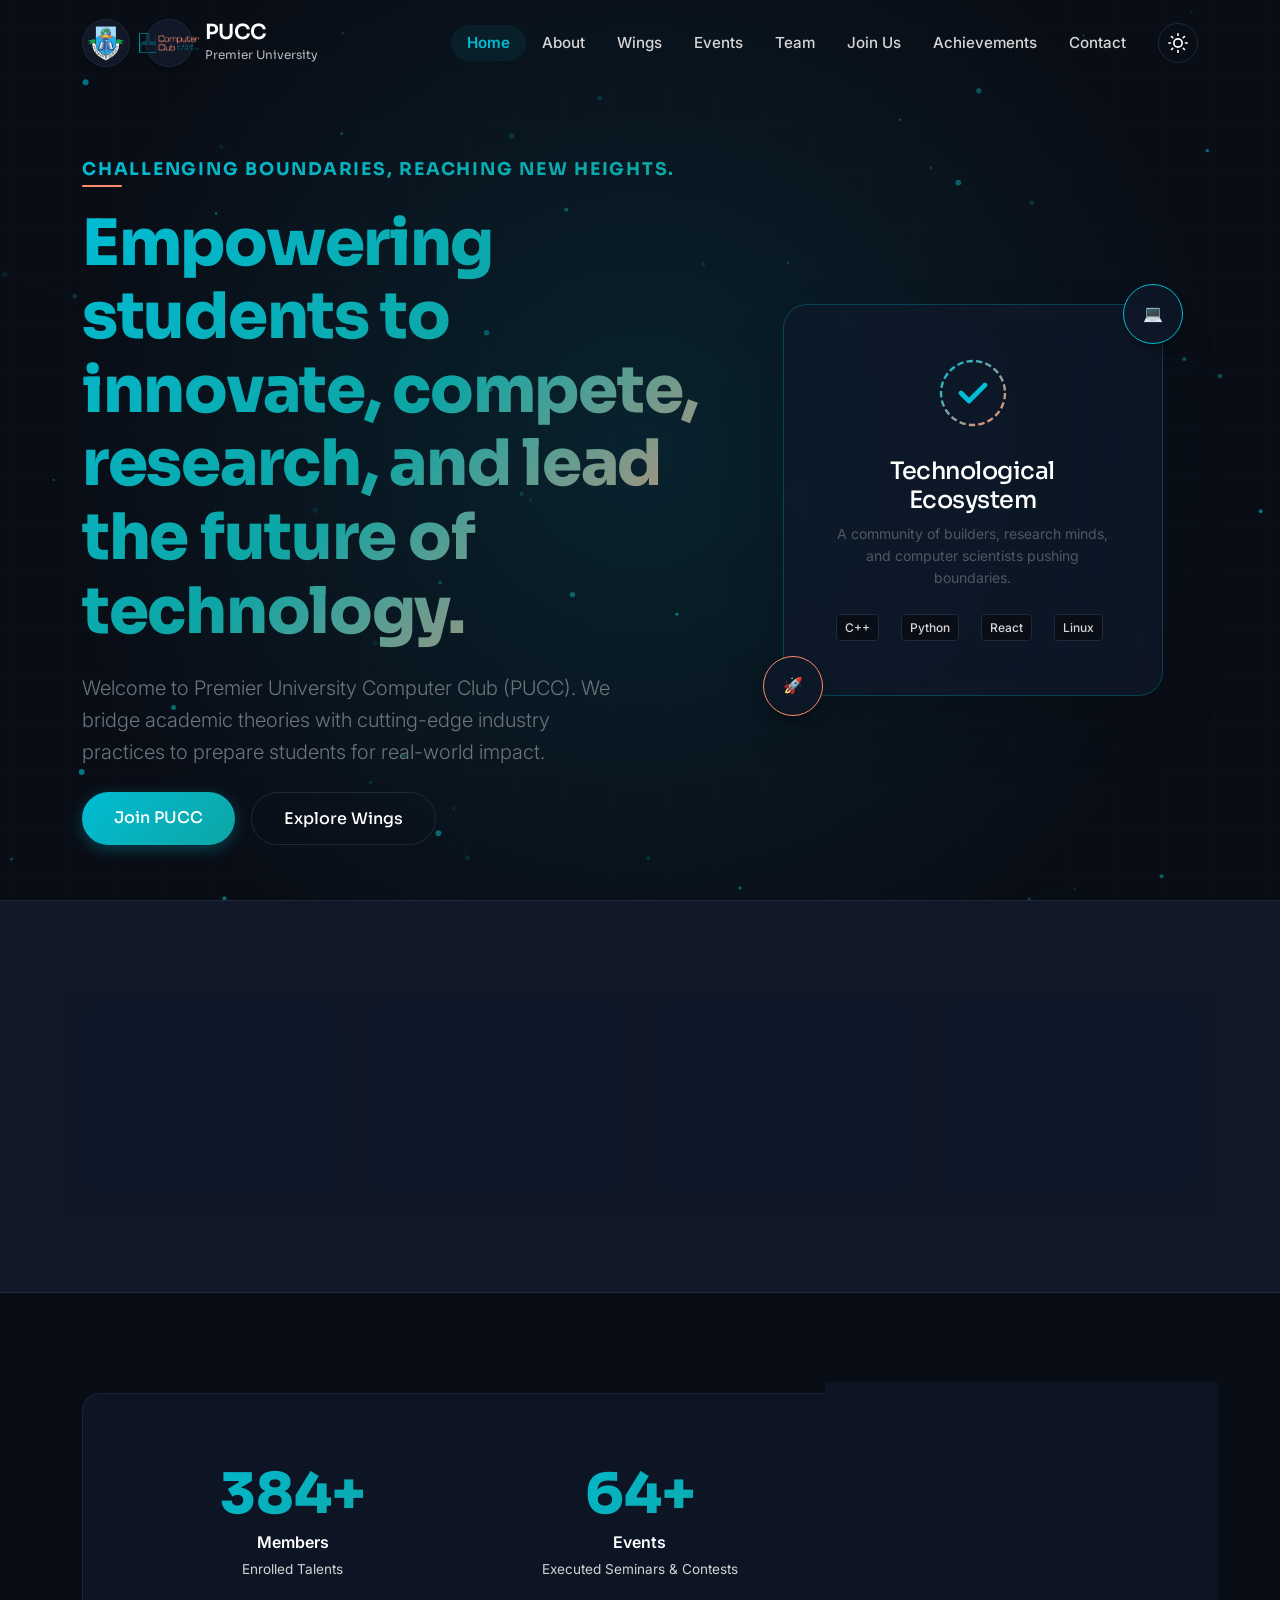
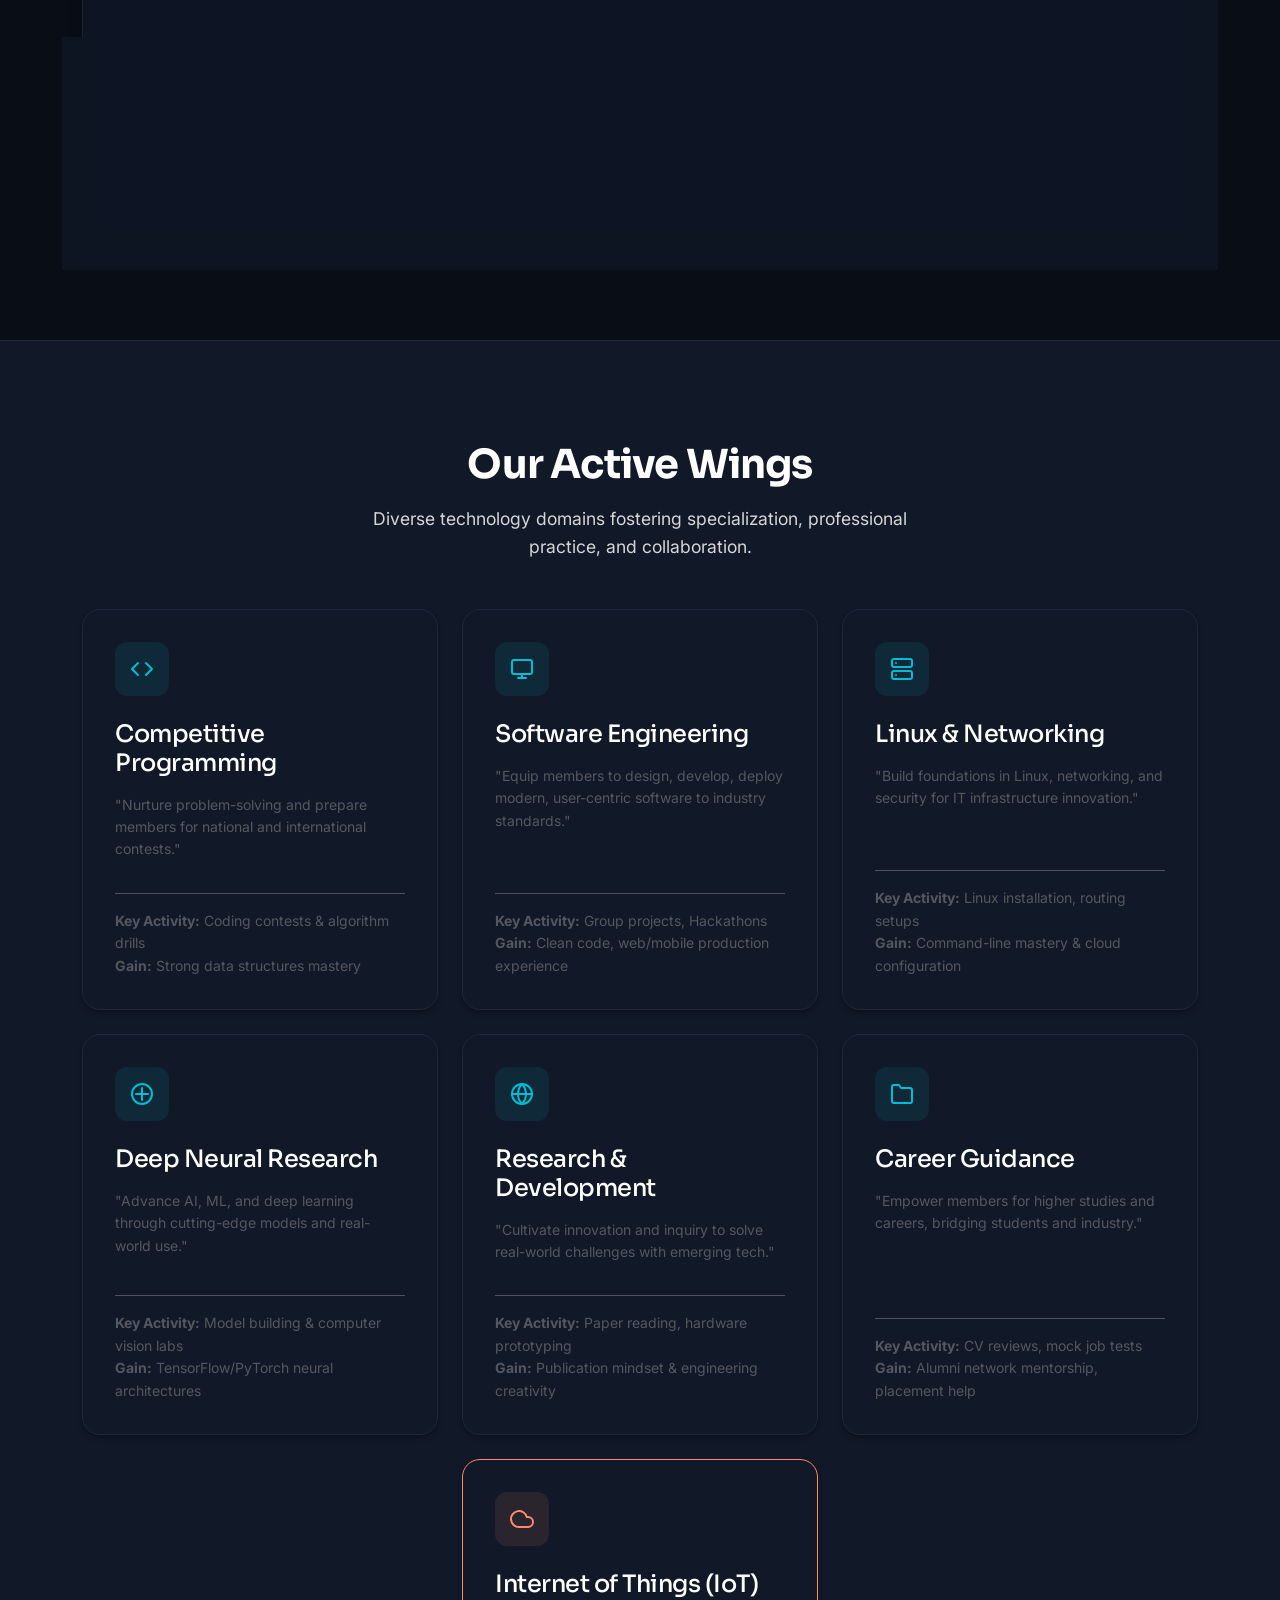
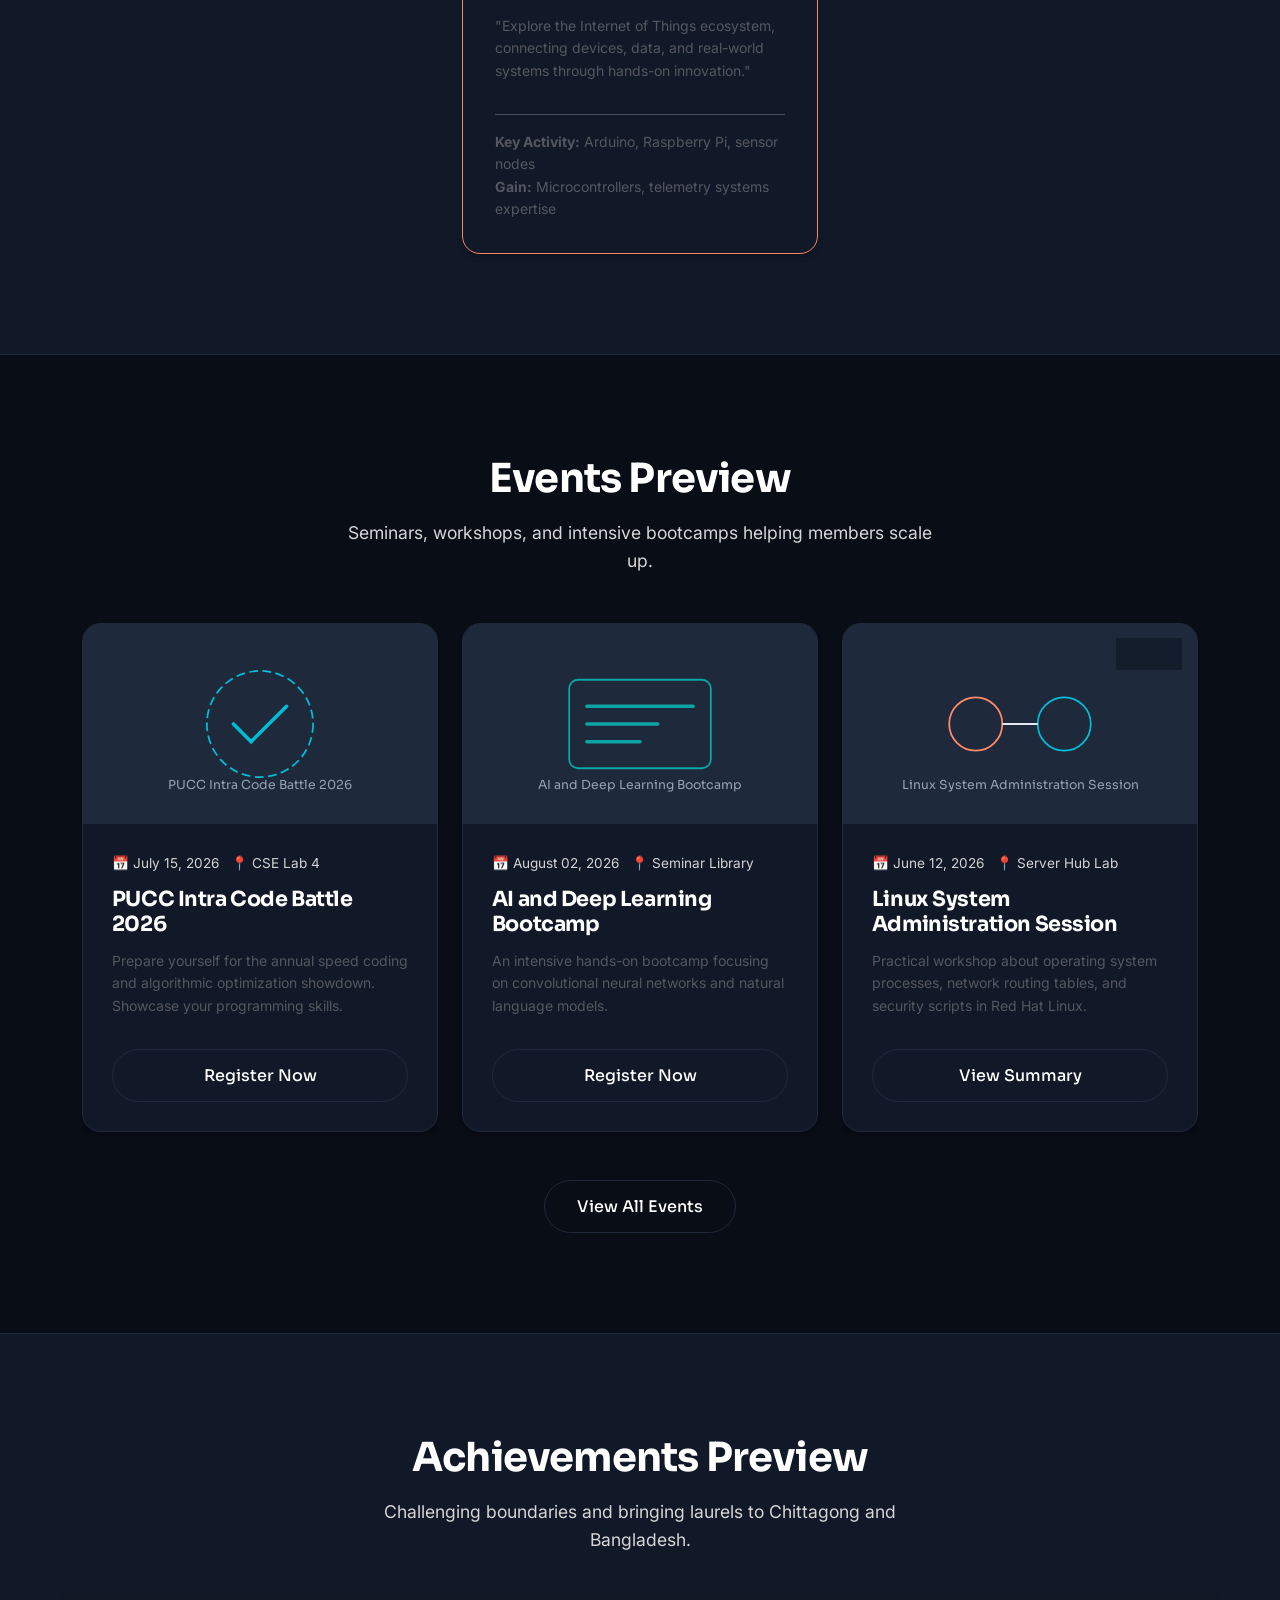
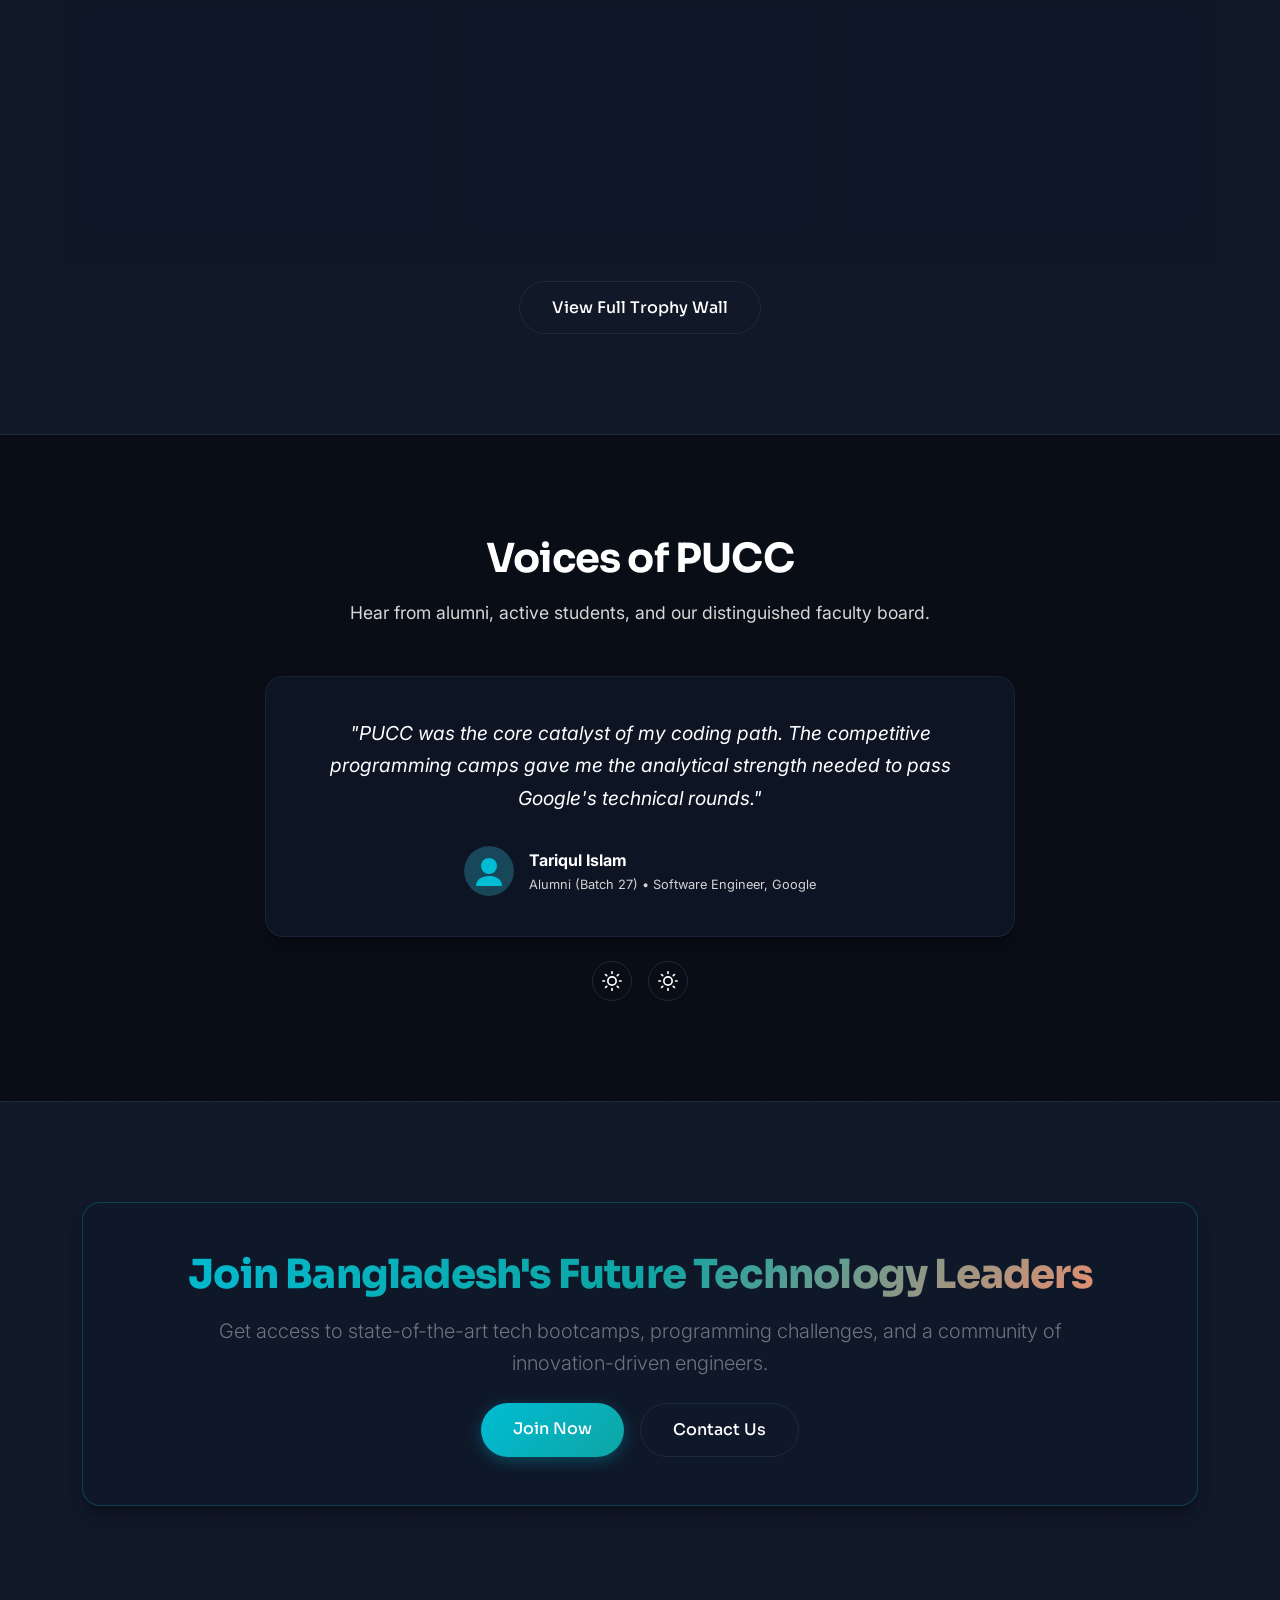
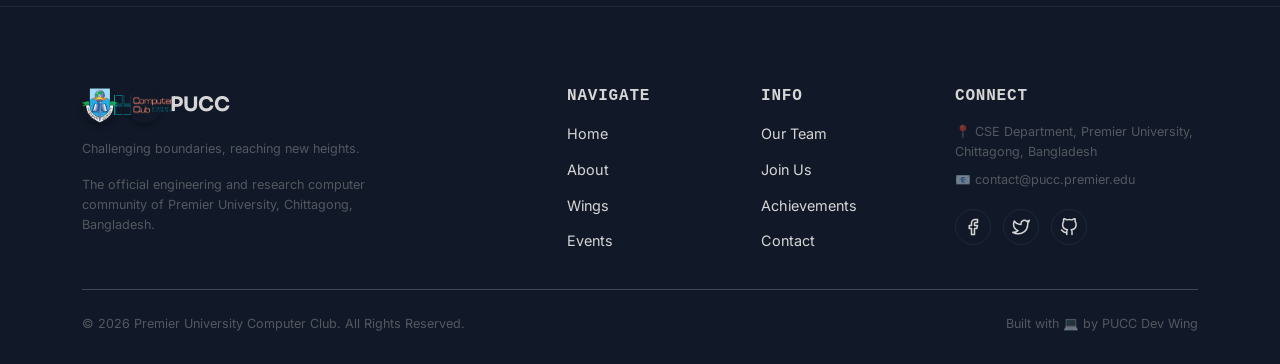
==== index.html @ fd2a4d73 "pc" ====
<!DOCTYPE html>
<html lang="en" data-theme="dark">
<head>
  <meta charset="UTF-8">
  <meta name="viewport" content="width=device-width, initial-scale=1.0">
  <title>Premier University Computer Club | PUCC Chittagong</title>
  <meta name="description" content="Official website of Premier University Computer Club (PUCC). Challenging boundaries, reaching new heights in software engineering, competitive programming, deep neural research, IoT, and IT networking.">
  <meta name="keywords" content="PUCC, Premier University, Computer Club, Chittagong, Computer Science, Coding Club, Programming contests">
  <meta name="author" content="PUCC Tech Team">
  <!-- Bootstrap 5 CSS -->
  <link href="https://cdn.jsdelivr.net/npm/bootstrap@5.3.2/dist/css/bootstrap.min.css" rel="stylesheet">
  <!-- Custom CSS -->
  <link rel="stylesheet" href="css/style.css">
</head>
<body>


  <nav class="navbar navbar-expand-lg navbar-custom">
    <div class="container">
      <a class="navbar-brand-custom" href="index.html">
        <div class="floating-logos">
          <div class="logo-container" title="Premier University Logo">
          <img src="/assets/PUC-PNG.png" alt="Premier University Logo" width="40" height="40">
      
          </div>
          <div class="logo-container" title="PUCC Logo">
            <img src="/assets/puc_computer_club_logo_color.png" alt="PUCC Logo" width="60" height="20">
          </div>
        </div>
        <div class="d-none d-sm-block text-start">
          <span style="font-weight: 600; letter-spacing: -0.03em; display: block; line-height: 1;">PUCC</span>
          <span style="font-size: 0.75rem; display: block; font-weight: 400; opacity: 0.7; margin-top: 2px;">Premier University</span>
        </div>
      </a>
      <button class="navbar-toggler-custom collapsed d-lg-none" type="button" data-bs-toggle="collapse" data-bs-target="#puccNavbar" aria-controls="puccNavbar" aria-expanded="false" aria-label="Toggle navigation">
        <span class="toggler-icon"></span>
      </button>
      <div class="collapse navbar-collapse" id="puccNavbar">
        <ul class="navbar-nav ms-auto mb-2 mb-lg-0 align-items-center">
          <li class="nav-item"><a class="nav-link-custom" href="index.html">Home</a></li>
          <li class="nav-item"><a class="nav-link-custom" href="about.html">About</a></li>
          <li class="nav-item"><a class="nav-link-custom" href="wings.html">Wings</a></li>
          <li class="nav-item"><a class="nav-link-custom" href="events.html">Events</a></li>
          <li class="nav-item"><a class="nav-link-custom" href="team.html">Team</a></li>
          <li class="nav-item"><a class="nav-link-custom" href="join.html">Join Us</a></li>
          <li class="nav-item"><a class="nav-link-custom" href="achievements.html">Achievements</a></li>
          <li class="nav-item"><a class="nav-link-custom" href="contact.html">Contact</a></li>
          <li class="nav-item ms-lg-3 mt-3 mt-lg-0">
            <button class="theme-toggle-btn" aria-label="Toggle dark/light mode">
              <!-- Dynamically populated -->
            </button>
          </li>
        </ul>
      </div>
    </div>
  </nav>

  <section class="hero-wrapper">
    <div class="tech-grid-bg"></div>
    <canvas id="particleCanvas" class="particle-canvas"></canvas>
    <div class="container hero-content text-center text-lg-start">
      <div class="row align-items-center py-5">
        <div class="col-lg-7 mb-5 mb-lg-0">
          <div class="fade-up-init fade-up-active">
            <div class="motto-banner">Challenging boundaries, reaching new heights.</div>
            <h1 class="hero-title text-gradient">Empowering students to innovate, compete, research, and lead the future of technology.</h1>
            <p class="lead text-secondary mb-4 col-xl-10">Welcome to Premier University Computer Club (PUCC). We bridge academic theories with cutting-edge industry practices to prepare students for real-world impact.</p>
            <div class="d-flex flex-column flex-sm-row gap-3 justify-content-center justify-content-lg-start">
              <a href="join.html" class="btn-primary-custom">Join PUCC</a>
              <a href="wings.html" class="btn-secondary-custom">Explore Wings</a>
            </div>
          </div>
        </div>
        <div class="col-lg-5 text-center fade-up-init fade-up-active d-none d-lg-block">
          <!-- Premium Floating Graphic -->
          <div class="position-relative d-inline-block">
            <div class="glass-panel" style="padding: 3rem; width: 380px; border-radius: var(--border-radius-lg); box-shadow: 0 30px 60px rgba(0,0,0,0.15); border-color: rgba(0, 188, 212, 0.25);">
              <svg width="80" height="80" viewBox="0 0 100 100" fill="none" class="mb-4" xmlns="http://www.w3.org/2000/svg">
                <circle cx="50" cy="50" r="40" stroke="url(#hero-icon-grad)" stroke-width="3" stroke-dasharray="8 4"/>
                <path d="M35 50L45 60L65 40" stroke="#00BCD4" stroke-width="6" stroke-linecap="round" stroke-linejoin="round"/>
                <defs>
                  <linearGradient id="hero-icon-grad" x1="10" y1="10" x2="90" y2="90" gradientUnits="userSpaceOnUse">
                    <stop stop-color="#00BCD4"/>
                    <stop offset="1" stop-color="#FF8B6A"/>
                  </linearGradient>
                </defs>
              </svg>
              <h3 class="h4 mb-2">Technological Ecosystem</h3>
              <p class="small text-muted mb-4">A community of builders, research minds, and computer scientists pushing boundaries.</p>
              <div class="d-flex justify-content-center gap-3">
                <span class="tech-tag">C++</span>
                <span class="tech-tag">Python</span>
                <span class="tech-tag">React</span>
                <span class="tech-tag">Linux</span>
              </div>
            </div>
            <!-- Decorative floats -->
            <div class="position-absolute" style="top: -20px; right: -20px; width: 60px; height: 60px; animation: float-slow 4s ease-in-out infinite;">
              <div class="glass-panel d-flex align-items-center justify-content-center" style="width: 100%; height: 100%; border-radius: 50%; border-color: var(--club-cyan);">
                💻
              </div>
            </div>
            <div class="position-absolute" style="bottom: -20px; left: -20px; width: 60px; height: 60px; animation: float-slow 5s ease-in-out infinite 1s;">
              <div class="glass-panel d-flex align-items-center justify-content-center" style="width: 100%; height: 100%; border-radius: 50%; border-color: var(--warm-coral);">
                🚀
              </div>
            </div>
          </div>
        </div>
      </div>
    </div>
  </section>

  <section class="section-padding bg-secondary-custom" style="background-color: var(--bg-secondary); border-top: 1px solid var(--border-color); border-bottom: 1px solid var(--border-color);">
    <div class="container">
      <div class="row g-4 justify-content-center">
        <div class="col-md-6 col-lg-3 fade-up-init">
          <div class="glass-panel-glow p-4 text-center h-100">
            <h3 class="h2 text-gradient mb-2" style="font-weight: 800;">2015</h3>
            <h4 class="h6 mb-2">Founded</h4>
            <p class="small text-muted mb-0">Started as an student-driven tech initiative inside the CS department.</p>
          </div>
        </div>
        <div class="col-md-6 col-lg-3 fade-up-init">
          <div class="glass-panel-glow p-4 text-center h-100">
            <h3 class="h2 text-gradient mb-2" style="font-weight: 800;">2020</h3>
            <h4 class="h6 mb-2">Approved</h4>
            <p class="small text-muted mb-0">Officially recognized by university authority as the premier computer club.</p>
          </div>
        </div>
        <div class="col-md-6 col-lg-3 fade-up-init">
          <div class="glass-panel-glow p-4 text-center h-100">
            <h3 class="h2 text-gradient mb-2" style="font-weight: 800;">600+</h3>
            <h4 class="h6 mb-2">Members</h4>
            <p class="small text-muted mb-0">Active student minds operating and learning collectively every day.</p>
          </div>
        </div>
        <div class="col-md-6 col-lg-3 fade-up-init">
          <div class="glass-panel-glow p-4 text-center h-100">
            <h3 class="h2 text-gradient mb-2" style="font-weight: 800;">6</h3>
            <h4 class="h6 mb-2">Active Wings</h4>
            <p class="small text-muted mb-0">Specialized subdivisions managing skills, labs, and research output.</p>
          </div>
        </div>
      </div>
    </div>
  </section>

  <!-- ==========================================
       3. ANIMATED STATS BAR
       ========================================== -->
  <section class="section-padding" style="background-color: var(--bg-primary);">
    <div class="container">
      <div class="glass-panel p-5">
        <div class="row g-4 align-items-center text-center">
          <div class="col-6 col-lg-2-4 col-md-4">
            <div class="stat-item">
              <div class="stat-number" data-target="600+">0</div>
              <div class="stat-label">Members</div>
              <div class="stat-desc">Enrolled Talents</div>
            </div>
          </div>
          <div class="col-6 col-lg-2-4 col-md-4">
            <div class="stat-item">
              <div class="stat-number" data-target="100+">0</div>
              <div class="stat-label">Events</div>
              <div class="stat-desc">Executed Seminars & Contests</div>
            </div>
          </div>
          <div class="col-6 col-lg-2-4 col-md-4">
            <div class="stat-item">
              <div class="stat-number" data-target="50+">0</div>
              <div class="stat-label">Achievements</div>
              <div class="stat-desc">National & Global Wins</div>
            </div>
          </div>
          <div class="col-6 col-lg-2-4 col-md-6">
            <div class="stat-item">
              <div class="stat-number" data-target="6">0</div>
              <div class="stat-label">Wings</div>
              <div class="stat-desc">Functional Pillars</div>
            </div>
          </div>
          <div class="col-12 col-lg-2-4 col-md-6">
            <div class="stat-item">
              <div class="stat-number" data-target="10">0</div>
              <div class="stat-label">Years of Impact</div>
              <div class="stat-desc">A decade of engineering legacy</div>
            </div>
          </div>
        </div>
      </div>
    </div>
  </section>

  <!-- ==========================================
       4. SEVEN WINGS SECTION
       ========================================== -->
  <section class="section-padding bg-secondary-custom" style="background-color: var(--bg-secondary); border-top: 1px solid var(--border-color); border-bottom: 1px solid var(--border-color);">
    <div class="container text-center">
      <h2 class="section-headline">Our Active Wings</h2>
      <p class="section-subtitle">Diverse technology domains fostering specialization, professional practice, and collaboration.</p>
      
      <div class="row g-4 text-start">
        <!-- 1. CP -->
        <div class="col-md-6 col-lg-4 fade-up-init">
          <div class="pucc-card">
            <div class="card-icon">
              <svg width="24" height="24" viewBox="0 0 24 24" fill="none" stroke="currentColor" stroke-width="2" stroke-linecap="round" stroke-linejoin="round"><polyline points="16 18 22 12 16 6"></polyline><polyline points="8 6 2 12 8 18"></polyline></svg>
            </div>
            <h3 class="h4 mb-3">Competitive Programming</h3>
            <p class="small text-secondary flex-grow-1">"Nurture problem-solving and prepare members for national and international contests."</p>
            <hr class="my-3 opacity-10">
            <div class="small">
              <strong>Key Activity:</strong> Coding contests & algorithm drills<br>
              <strong>Gain:</strong> Strong data structures mastery
            </div>
          </div>
        </div>
        <!-- 2. SE -->
        <div class="col-md-6 col-lg-4 fade-up-init">
          <div class="pucc-card">
            <div class="card-icon">
              <svg width="24" height="24" viewBox="0 0 24 24" fill="none" stroke="currentColor" stroke-width="2" stroke-linecap="round" stroke-linejoin="round"><rect x="2" y="3" width="20" height="14" rx="2" ry="2"></rect><line x1="8" y1="21" x2="16" y2="21"></line><line x1="12" y1="17" x2="12" y2="21"></line></svg>
            </div>
            <h3 class="h4 mb-3">Software Engineering</h3>
            <p class="small text-secondary flex-grow-1">"Equip members to design, develop, deploy modern, user-centric software to industry standards."</p>
            <hr class="my-3 opacity-10">
            <div class="small">
              <strong>Key Activity:</strong> Group projects, Hackathons<br>
              <strong>Gain:</strong> Clean code, web/mobile production experience
            </div>
          </div>
        </div>
        <!-- 3. Networking -->
        <div class="col-md-6 col-lg-4 fade-up-init">
          <div class="pucc-card">
            <div class="card-icon">
              <svg width="24" height="24" viewBox="0 0 24 24" fill="none" stroke="currentColor" stroke-width="2" stroke-linecap="round" stroke-linejoin="round"><rect x="2" y="2" width="20" height="8" rx="2" ry="2"></rect><rect x="2" y="14" width="20" height="8" rx="2" ry="2"></rect><line x1="6" y1="6" x2="6.01" y2="6"></line><line x1="6" y1="18" x2="6.01" y2="18"></line></svg>
            </div>
            <h3 class="h4 mb-3">Linux & Networking</h3>
            <p class="small text-secondary flex-grow-1">"Build foundations in Linux, networking, and security for IT infrastructure innovation."</p>
            <hr class="my-3 opacity-10">
            <div class="small">
              <strong>Key Activity:</strong> Linux installation, routing setups<br>
              <strong>Gain:</strong> Command-line mastery & cloud configuration
            </div>
          </div>
        </div>
        <!-- 4. Deep Neural -->
        <div class="col-md-6 col-lg-4 fade-up-init">
          <div class="pucc-card">
            <div class="card-icon">
              <svg width="24" height="24" viewBox="0 0 24 24" fill="none" stroke="currentColor" stroke-width="2" stroke-linecap="round" stroke-linejoin="round"><path d="M12 22c5.523 0 10-4.477 10-10S17.523 2 12 2 2 6.477 2 12s4.477 10 10 10z"></path><path d="M12 6v12M6 12h12"></path></svg>
            </div>
            <h3 class="h4 mb-3">Deep Neural Research</h3>
            <p class="small text-secondary flex-grow-1">"Advance AI, ML, and deep learning through cutting-edge models and real-world use."</p>
            <hr class="my-3 opacity-10">
            <div class="small">
              <strong>Key Activity:</strong> Model building & computer vision labs<br>
              <strong>Gain:</strong> TensorFlow/PyTorch neural architectures
            </div>
          </div>
        </div>
        <!-- 5. R&D -->
        <div class="col-md-6 col-lg-4 fade-up-init">
          <div class="pucc-card">
            <div class="card-icon">
              <svg width="24" height="24" viewBox="0 0 24 24" fill="none" stroke="currentColor" stroke-width="2" stroke-linecap="round" stroke-linejoin="round"><circle cx="12" cy="12" r="10"></circle><line x1="2" y1="12" x2="22" y2="12"></line><path d="M12 2a15.3 15.3 0 0 1 4 10 15.3 15.3 0 0 1-4 10 15.3 15.3 0 0 1-4-10 15.3 15.3 0 0 1 4-10z"></path></svg>
            </div>
            <h3 class="h4 mb-3">Research & Development</h3>
            <p class="small text-secondary flex-grow-1">"Cultivate innovation and inquiry to solve real-world challenges with emerging tech."</p>
            <hr class="my-3 opacity-10">
            <div class="small">
              <strong>Key Activity:</strong> Paper reading, hardware prototyping<br>
              <strong>Gain:</strong> Publication mindset & engineering creativity
            </div>
          </div>
        </div>
        <!-- 6. Career Guidance -->
        <div class="col-md-6 col-lg-4 fade-up-init">
          <div class="pucc-card">
            <div class="card-icon">
              <svg width="24" height="24" viewBox="0 0 24 24" fill="none" stroke="currentColor" stroke-width="2" stroke-linecap="round" stroke-linejoin="round"><path d="M22 19a2 2 0 0 1-2 2H4a2 2 0 0 1-2-2V5a2 2 0 0 1 2-2h5l2 3h9a2 2 0 0 1 2 2z"></path></svg>
            </div>
            <h3 class="h4 mb-3">Career Guidance</h3>
            <p class="small text-secondary flex-grow-1">"Empower members for higher studies and careers, bridging students and industry."</p>
            <hr class="my-3 opacity-10">
            <div class="small">
              <strong>Key Activity:</strong> CV reviews, mock job tests<br>
              <strong>Gain:</strong> Alumni network mentorship, placement help
            </div>
          </div>
        </div>
        <!-- 7. IoT (Center/Bonus Grid) -->
        <div class="col-md-6 col-lg-4 mx-auto fade-up-init">
          <div class="pucc-card" style="border-color: var(--warm-coral);">
            <div class="card-icon" style="color: var(--warm-coral); background: rgba(255, 139, 106, 0.1);">
              <svg width="24" height="24" viewBox="0 0 24 24" fill="none" stroke="currentColor" stroke-width="2" stroke-linecap="round" stroke-linejoin="round"><path d="M18 10h-1.26A8 8 0 1 0 9 20h9a5 5 0 0 0 0-10z"></path></svg>
            </div>
            <h3 class="h4 mb-3">Internet of Things (IoT)</h3>
            <p class="small text-secondary flex-grow-1">"Explore the Internet of Things ecosystem, connecting devices, data, and real-world systems through hands-on innovation."</p>
            <hr class="my-3 opacity-10">
            <div class="small">
              <strong>Key Activity:</strong> Arduino, Raspberry Pi, sensor nodes<br>
              <strong>Gain:</strong> Microcontrollers, telemetry systems expertise
            </div>
          </div>
        </div>
      </div>
    </div>
  </section>

  <!-- ==========================================
       5. EVENTS PREVIEW
       ========================================== -->
  <section class="section-padding" style="background-color: var(--bg-primary);">
    <div class="container text-center">
      <h2 class="section-headline">Events Preview</h2>
      <p class="section-subtitle">Seminars, workshops, and intensive bootcamps helping members scale up.</p>
      
      <div class="row g-4 text-start">
        <!-- Event 1 -->
        <div class="col-md-6 col-lg-4 fade-up-init">
          <div class="event-card">
            <div class="event-image-container">
              <span class="event-badge upcoming">Upcoming</span>
              <!-- Crisp SVG Illustration instead of broken images -->
              <svg width="100%" height="100%" viewBox="0 0 400 200" fill="none" xmlns="http://www.w3.org/2000/svg">
                <rect width="400" height="200" fill="#1E293B"/>
                <circle cx="200" cy="100" r="60" stroke="#00BCD4" stroke-width="2" stroke-dasharray="10 5"/>
                <path d="M170 100L190 120L230 80" stroke="#00BCD4" stroke-width="4" stroke-linecap="round"/>
                <text x="50%" y="170" dominant-baseline="middle" text-anchor="middle" fill="#94A3B8" font-family="'Sora', sans-serif" font-size="14">PUCC Intra Code Battle 2026</text>
              </svg>
            </div>
            <div class="event-body">
              <div class="event-meta">
                <span>📅 July 15, 2026</span>
                <span>📍 CSE Lab 4</span>
              </div>
              <h3 class="event-title">PUCC Intra Code Battle 2026</h3>
              <p class="small text-secondary flex-grow-1">Prepare yourself for the annual speed coding and algorithmic optimization showdown. Showcase your programming skills.</p>
              <a href="events.html" class="btn-secondary-custom btn-sm mt-3">Register Now</a>
            </div>
          </div>
        </div>
        <!-- Event 2 -->
        <div class="col-md-6 col-lg-4 fade-up-init">
          <div class="event-card">
            <div class="event-image-container">
              <span class="event-badge upcoming">Upcoming</span>
              <svg width="100%" height="100%" viewBox="0 0 400 200" fill="none" xmlns="http://www.w3.org/2000/svg">
                <rect width="400" height="200" fill="#1E293B"/>
                <rect x="120" y="50" width="160" height="100" rx="10" stroke="#0EA5A4" stroke-width="2"/>
                <path d="M140 80H260M140 100H220M140 120H200" stroke="#0EA5A4" stroke-width="4" stroke-linecap="round"/>
                <text x="50%" y="170" dominant-baseline="middle" text-anchor="middle" fill="#94A3B8" font-family="'Sora', sans-serif" font-size="14">AI and Deep Learning Bootcamp</text>
              </svg>
            </div>
            <div class="event-body">
              <div class="event-meta">
                <span>📅 August 02, 2026</span>
                <span>📍 Seminar Library</span>
              </div>
              <h3 class="event-title">AI and Deep Learning Bootcamp</h3>
              <p class="small text-secondary flex-grow-1">An intensive hands-on bootcamp focusing on convolutional neural networks and natural language models.</p>
              <a href="events.html" class="btn-secondary-custom btn-sm mt-3">Register Now</a>
            </div>
          </div>
        </div>
        <!-- Event 3 -->
        <div class="col-md-6 col-lg-4 mx-auto fade-up-init">
          <div class="event-card">
            <div class="event-image-container">
              <span class="event-badge">Recent</span>
              <svg width="100%" height="100%" viewBox="0 0 400 200" fill="none" xmlns="http://www.w3.org/2000/svg">
                <rect width="400" height="200" fill="#1E293B"/>
                <circle cx="150" cy="100" r="30" stroke="#FF8B6A" stroke-width="2"/>
                <circle cx="250" cy="100" r="30" stroke="#00BCD4" stroke-width="2"/>
                <line x1="180" y1="100" x2="220" y2="100" stroke="#E2E8F0" stroke-width="2"/>
                <text x="50%" y="170" dominant-baseline="middle" text-anchor="middle" fill="#94A3B8" font-family="'Sora', sans-serif" font-size="14">Linux System Administration Session</text>
              </svg>
            </div>
            <div class="event-body">
              <div class="event-meta">
                <span>📅 June 12, 2026</span>
                <span>📍 Server Hub Lab</span>
              </div>
              <h3 class="event-title">Linux System Administration Session</h3>
              <p class="small text-secondary flex-grow-1">Practical workshop about operating system processes, network routing tables, and security scripts in Red Hat Linux.</p>
              <a href="events.html" class="btn-secondary-custom btn-sm mt-3">View Summary</a>
            </div>
          </div>
        </div>
      </div>
      
      <div class="mt-5">
        <a href="events.html" class="btn-secondary-custom">View All Events</a>
      </div>
    </div>
  </section>

  <!-- ==========================================
       6. ACHIEVEMENTS PREVIEW
       ========================================== -->
  <section class="section-padding bg-secondary-custom" style="background-color: var(--bg-secondary); border-top: 1px solid var(--border-color); border-bottom: 1px solid var(--border-color);">
    <div class="container text-center">
      <h2 class="section-headline">Achievements Preview</h2>
      <p class="section-subtitle">Challenging boundaries and bringing laurels to Chittagong and Bangladesh.</p>
      
      <div class="row g-4 text-start justify-content-center">
        <div class="col-md-6 col-lg-4 fade-up-init">
          <div class="glass-panel p-4 h-100">
            <span class="text-muted d-block mb-2 font-monospace">CONTESTS - 2025</span>
            <h3 class="h5 mb-3">Top 10 at National Tech Fest</h3>
            <p class="small text-secondary">PUCC Programming Team secured a historic position among 80 competing universities in the National Coding Championship.</p>
          </div>
        </div>
        <div class="col-md-6 col-lg-4 fade-up-init">
          <div class="glass-panel p-4 h-100">
            <span class="text-muted d-block mb-2 font-monospace">HACKATHONS - 2025</span>
            <h3 class="h5 mb-3">Runners-Up: Smart Chittagong Hackathon</h3>
            <p class="small text-secondary">Our R&D IoT team developed an automated real-time water logging monitoring network using LoRaWAN nodes.</p>
          </div>
        </div>
        <div class="col-md-6 col-lg-4 fade-up-init">
          <div class="glass-panel p-4 h-100">
            <span class="text-muted d-block mb-2 font-monospace">ACADEMICS - 2024</span>
            <h3 class="h5 mb-3">2 Research Papers Published</h3>
            <p class="small text-secondary">Our Deep Neural Research wing published computer vision architectures in peer-reviewed journals.</p>
          </div>
        </div>
      </div>
      <div class="mt-5">
        <a href="achievements.html" class="btn-secondary-custom">View Full Trophy Wall</a>
      </div>
    </div>
  </section>

  <!-- ==========================================
       7. TESTIMONIALS (Glassmorphism Carousel)
       ========================================== -->
  <section class="section-padding" style="background-color: var(--bg-primary);">
    <div class="container text-center">
      <h2 class="section-headline">Voices of PUCC</h2>
      <p class="section-subtitle">Hear from alumni, active students, and our distinguished faculty board.</p>
      
      <div class="position-relative" style="max-width: 800px; margin: 0 auto;">
        <!-- Testimonial 1 -->
        <div class="glass-panel testimonial-card testimonial-slide">
          <p class="testimonial-text">"PUCC was the core catalyst of my coding path. The competitive programming camps gave me the analytical strength needed to pass Google's technical rounds."</p>
          <div class="testimonial-author">
            <div class="testimonial-avatar">
              <svg viewBox="0 0 50 50" fill="none" xmlns="http://www.w3.org/2000/svg">
                <circle cx="25" cy="25" r="25" fill="#00BCD4" opacity="0.2"/>
                <circle cx="25" cy="20" r="8" fill="#00BCD4"/>
                <path d="M12 40C12 33.3726 17.8203 30 25 30C32.1797 30 38 33.3726 38 40" fill="#00BCD4"/>
              </svg>
            </div>
            <div class="testimonial-info">
              <div class="testimonial-name">Tariqul Islam</div>
              <div class="testimonial-role">Alumni (Batch 27) • Software Engineer, Google</div>
            </div>
          </div>
        </div>
        
        <!-- Testimonial 2 -->
        <div class="glass-panel testimonial-card testimonial-slide" style="display: none;">
          <p class="testimonial-text">"As a member of the Deep Neural wing, I collaborated on machine learning projects that was not covered in traditional syllabus. PUCC is truly a sandbox for builders."</p>
          <div class="testimonial-author">
            <div class="testimonial-avatar">
              <svg viewBox="0 0 50 50" fill="none" xmlns="http://www.w3.org/2000/svg">
                <circle cx="25" cy="25" r="25" fill="#0EA5A4" opacity="0.2"/>
                <circle cx="25" cy="20" r="8" fill="#0EA5A4"/>
                <path d="M12 40C12 33.3726 17.8203 30 25 30C32.1797 30 38 33.3726 38 40" fill="#0EA5A4"/>
              </svg>
            </div>
            <div class="testimonial-info">
              <div class="testimonial-name">Adiba Chowdhury</div>
              <div class="testimonial-role">Active Student • CSE 4th Year Coordinator</div>
            </div>
          </div>
        </div>

        <!-- Testimonial 3 -->
        <div class="glass-panel testimonial-card testimonial-slide" style="display: none;">
          <p class="testimonial-text">"We focus on student agency and professional learning. Our mission is to produce global standard technology leaders right here from Premier University."</p>
          <div class="testimonial-author">
            <div class="testimonial-avatar">
              <svg viewBox="0 0 50 50" fill="none" xmlns="http://www.w3.org/2000/svg">
                <circle cx="25" cy="25" r="25" fill="#FF8B6A" opacity="0.2"/>
                <circle cx="25" cy="20" r="8" fill="#FF8B6A"/>
                <path d="M12 40C12 33.3726 17.8203 30 25 30C32.1797 30 38 33.3726 38 40" fill="#FF8B6A"/>
              </svg>
            </div>
            <div class="testimonial-info">
              <div class="testimonial-name">Professor Dr. CSE Dept</div>
              <div class="testimonial-role">Chief Advisor, PUCC Faculty Member</div>
            </div>
          </div>
        </div>

        <!-- Custom Navigation -->
        <div class="d-flex justify-content-center gap-3 mt-4">
          <button class="theme-toggle-btn carousel-btn-prev" aria-label="Previous slide">
            <svg width="16" height="16" viewBox="0 0 24 24" fill="none" stroke="currentColor" stroke-width="2" stroke-linecap="round" stroke-linejoin="round"><line x1="19" y1="12" x2="5" y2="12"></line><polyline points="12 19 5 12 12 5"></polyline></svg>
          </button>
          <button class="theme-toggle-btn carousel-btn-next" aria-label="Next slide">
            <svg width="16" height="16" viewBox="0 0 24 24" fill="none" stroke="currentColor" stroke-width="2" stroke-linecap="round" stroke-linejoin="round"><line x1="5" y1="12" x2="19" y2="12"></line><polyline points="12 5 19 12 19 19"></polyline></svg>
          </button>
        </div>
      </div>
    </div>
  </section>

  <!-- ==========================================
       8. FINAL CTA
       ========================================== -->
  <section class="section-padding bg-secondary-custom text-center" style="background-color: var(--bg-secondary); border-top: 1px solid var(--border-color); position: relative;">
    <div class="tech-grid-bg"></div>
    <div class="container position-relative" style="z-index: 10;">
      <div class="glass-panel p-5 max-width-900 mx-auto" style="border-color: rgba(0, 188, 212, 0.25);">
        <h2 class="h1 text-gradient mb-3" style="font-weight: 800;">Join Bangladesh's Future Technology Leaders</h2>
        <p class="lead text-secondary mb-4 col-md-10 mx-auto">Get access to state-of-the-art tech bootcamps, programming challenges, and a community of innovation-driven engineers.</p>
        <div class="d-flex flex-column flex-sm-row gap-3 justify-content-center">
          <a href="join.html" class="btn-primary-custom">Join Now</a>
          <a href="contact.html" class="btn-secondary-custom">Contact Us</a>
        </div>
      </div>
    </div>
  </section>

  <!-- ==========================================
       FOOTER
       ========================================== -->
  <footer class="footer-custom">
    <div class="container">
      <div class="row g-5">
        <div class="col-lg-4 text-start">
          <div class="d-flex align-items-center gap-2 mb-3">
            <div class="logo-container" style="background: none; border: none; padding: 0; width: 36px; height: 36px;">
              <img src="/assets/PUC-PNG.png" alt="Premier University Logo" width="40" height="40">
            </div>
            <div class="logo-container" style="background: none; border: none; padding: 0; width: 36px; height: 36px;">
              <img src="/assets/puc_computer_club_logo_color.png" alt="PUCC Logo" width="60" height="20">
            </div>
            <h4 class="h5 mb-0" style="font-weight: 700;">PUCC</h4>
          </div>
          <p class="small text-muted mb-3">Challenging boundaries, reaching new heights.</p>
          <p class="small text-muted">The official engineering and research computer community of Premier University, Chittagong, Bangladesh.</p>
        </div>
        <div class="col-6 col-lg-2 text-start ms-lg-auto">
          <h5 class="h6 mb-3 font-monospace" style="letter-spacing: 0.05em; font-weight: 700;">NAVIGATE</h5>
          <a href="index.html" class="footer-link">Home</a>
          <a href="about.html" class="footer-link">About</a>
          <a href="wings.html" class="footer-link">Wings</a>
          <a href="events.html" class="footer-link">Events</a>
        </div>
        <div class="col-6 col-lg-2 text-start">
          <h5 class="h6 mb-3 font-monospace" style="letter-spacing: 0.05em; font-weight: 700;">INFO</h5>
          <a href="team.html" class="footer-link">Our Team</a>
          <a href="join.html" class="footer-link">Join Us</a>
          <a href="achievements.html" class="footer-link">Achievements</a>
          <a href="contact.html" class="footer-link">Contact</a>
        </div>
        <div class="col-lg-3 text-start">
          <h5 class="h6 mb-3 font-monospace" style="letter-spacing: 0.05em; font-weight: 700;">CONNECT</h5>
          <p class="small text-muted mb-2">📍 CSE Department, Premier University, Chittagong, Bangladesh</p>
          <p class="small text-muted mb-3">📧 contact@pucc.premier.edu</p>
          <div class="footer-social-icons">
            <a href="#" class="social-icon-btn" aria-label="Facebook">
              <svg width="18" height="18" viewBox="0 0 24 24" fill="none" stroke="currentColor" stroke-width="2" stroke-linecap="round" stroke-linejoin="round"><path d="M18 2h-3a5 5 0 0 0-5 5v3H7v4h3v8h4v-8h3l1-4h-4V7a1 1 0 0 1 1-1h3z"></path></svg>
            </a>
            <a href="#" class="social-icon-btn" aria-label="Twitter">
              <svg width="18" height="18" viewBox="0 0 24 24" fill="none" stroke="currentColor" stroke-width="2" stroke-linecap="round" stroke-linejoin="round"><path d="M23 3a10.9 10.9 0 0 1-3.14 1.53 4.48 4.48 0 0 0-7.86 3v1A10.66 10.66 0 0 1 3 4s-4 9 5 13a11.64 11.64 0 0 1-7 2c9 5 20 0 20-11.5a4.5 4.5 0 0 0-.08-.83A7.72 7.72 0 0 0 23 3z"></path></svg>
            </a>
            <a href="#" class="social-icon-btn" aria-label="GitHub">
              <svg width="18" height="18" viewBox="0 0 24 24" fill="none" stroke="currentColor" stroke-width="2" stroke-linecap="round" stroke-linejoin="round"><path d="M9 19c-5 1.5-5-2.5-7-3m14 6v-3.87a3.37 3.37 0 0 0-.94-2.61c3.14-.35 6.44-1.54 6.44-7A5.44 5.44 0 0 0 20 4.77 5.07 5.07 0 0 0 19.91 1S18.73.65 16 2.48a13.38 13.38 0 0 0-7 0C6.27.65 5.09 1 5.09 1A5.07 5.07 0 0 0 5 4.77a5.44 5.44 0 0 0-1.5 3.78c0 5.42 3.3 6.61 6.44 7A3.37 3.37 0 0 0 9 18.13V22"></path></svg>
            </a>
          </div>
        </div>
      </div>
      <hr class="my-4 opacity-10">
      <div class="row">
        <div class="col-md-6 text-center text-md-start small text-muted">
          &copy; 2026 Premier University Computer Club. All Rights Reserved.
        </div>
        <div class="col-md-6 text-center text-md-end small text-muted mt-2 mt-md-0">
          Built with 💻 by PUCC Dev Wing
        </div>
      </div>
    </div>
  </footer>

  <!-- Bootstrap 5 Bundle JS (includes Popper) -->
  <script src="https://cdn.jsdelivr.net/npm/bootstrap@5.3.2/dist/js/bootstrap.bundle.min.js"></script>
  <!-- Custom JS -->
  <script src="js/app.js"></script>
</body>
</html>
---- css/style.css ----
/*
 * PUCC Custom Design System - Apple-inspired Minimalism
 * Chittagong, Bangladesh
 */

@import url('https://fonts.googleapis.com/css2?family=Inter:wght@300;400;500;600;700&family=Sora:wght@400;500;600;700;800&display=swap');

:root {
  /* Common Design Tokens */
  --club-cyan: #00BCD4;
  --club-teal: #0EA5A4;
  --warm-coral: #FF8B6A;
  --pure-white: #FFFFFF;
  --transition-smooth: all 0.4s cubic-bezier(0.16, 1, 0.3, 1);
  --transition-fast: all 0.2s cubic-bezier(0.16, 1, 0.3, 1);
  --border-radius-sm: 8px;
  --border-radius-md: 18px;
  --border-radius-lg: 24px;
  
  /* Light Theme Specifics */
  --primary-navy: #0F172A;
  --light-gray: #F8FAFC;
  --border-gray: #E2E8F0;
  
  --bg-primary: #F8FAFC;
  --bg-secondary: #FFFFFF;
  --text-primary: #0F172A;
  --text-secondary: #475569;
  --text-muted: #342b2b;
  --border-color: #E2E8F0;
  --border-color-glow: rgba(0, 188, 212, 0.15);
  --shadow-sm: 0 4px 6px -1px rgba(15, 23, 42, 0.05), 0 2px 4px -2px rgba(15, 23, 42, 0.05);
  --shadow-md: 0 10px 15px -3px rgba(15, 23, 42, 0.04), 0 4px 6px -4px rgba(15, 23, 42, 0.04);
  --shadow-lg: 0 20px 25px -5px rgba(15, 23, 42, 0.06), 0 8px 10px -6px rgba(15, 23, 42, 0.06);
  --glass-bg: rgba(255, 255, 255, 0.75);
  --glass-border: rgba(226, 232, 240, 0.8);
  --hero-gradient: radial-gradient(circle at 50% 50%, rgba(0, 188, 212, 0.05) 0%, rgba(248, 250, 252, 0) 70%);
}

[data-theme="dark"] {
  /* Dark Theme Specifics */
  --bg-primary: #090D16;
  --bg-secondary: #111827;
  --text-primary: #ffffff;
  --text-secondary: #d6d6d6;
  --text-muted: #d3d3d3;
  --border-color: #1E293B;
  --border-color-glow: rgba(0, 188, 212, 0.3);
  --shadow-sm: 0 4px 6px -1px rgba(0, 0, 0, 0.2), 0 2px 4px -2px rgba(0, 0, 0, 0.2);
  --shadow-md: 0 10px 15px -3px rgba(0, 0, 0, 0.3), 0 4px 6px -4px rgba(0, 0, 0, 0.3);
  --shadow-lg: 0 20px 25px -5px rgba(0, 0, 0, 0.4), 0 8px 10px -6px rgba(0, 0, 0, 0.4);
  --glass-bg: rgba(17, 24, 39, 0.75);
  --glass-border: rgba(30, 41, 59, 0.8);
  --hero-gradient: radial-gradient(circle at 50% 50%, rgba(0, 188, 212, 0.12) 0%, rgba(9, 13, 22, 0) 75%);
}

/* Base Settings */
body {
  font-family: 'Inter', sans-serif;
  background-color: var(--bg-primary);
  color: var(--text-primary);
  transition: background-color 0.5s ease, color 0.3s ease;
  overflow-x: hidden;
  line-height: 1.6;
}

h1, h2, h3, h4, h5, h6 {
  font-family: 'Sora', sans-serif;
  color: var(--text-primary);
  font-weight: 600;
  letter-spacing: -0.02em;
}

/* Technology Grid Background */
.tech-grid-bg {
  position: absolute;
  top: 0;
  left: 0;
  width: 100%;
  height: 100%;
  background-image: 
    linear-gradient(var(--border-color) 1px, transparent 1px),
    linear-gradient(90deg, var(--border-color) 1px, transparent 1px);
  background-size: 50px 50px;
  background-position: center;
  opacity: 0.15;
  pointer-events: none;
  z-index: 1;
}

[data-theme="dark"] .tech-grid-bg {
  opacity: 0.08;
}

/* Premium Layout & Containers */
.section-padding {
  padding: 100px 0;
}

@media (max-width: 768px) {
  .section-padding {
    padding: 70px 0;
  }
}

/* Motto Typography */
.motto-banner {
  font-family: 'Sora', sans-serif;
  font-weight: 700;
  font-size: 1.1rem;
  letter-spacing: 0.1em;
  text-transform: uppercase;
  background: linear-gradient(135deg, var(--club-cyan) 0%, var(--club-teal) 100%);
  -webkit-background-clip: text;
  -webkit-text-fill-color: transparent;
  display: inline-block;
  position: relative;
  margin-bottom: 1.5rem;
}

.motto-banner::after {
  content: '';
  position: absolute;
  bottom: -4px;
  left: 0;
  width: 40px;
  height: 2px;
  background: var(--warm-coral);
  border-radius: 2px;
}

/* Glassmorphism Classes */
.glass-panel {
  background: var(--glass-bg);
  backdrop-filter: blur(16px) saturate(180%);
  -webkit-backdrop-filter: blur(16px) saturate(180%);
  border: 1px solid var(--glass-border);
  box-shadow: var(--shadow-md);
  border-radius: var(--border-radius-md);
  transition: var(--transition-smooth);
}

.glass-panel-glow {
  background: var(--glass-bg);
  backdrop-filter: blur(16px) saturate(180%);
  -webkit-backdrop-filter: blur(16px) saturate(180%);
  border: 1px solid var(--glass-border);
  box-shadow: var(--shadow-md);
  border-radius: var(--border-radius-md);
  transition: var(--transition-smooth);
  position: relative;
}

.glass-panel-glow:hover {
  border-color: var(--border-color-glow);
  box-shadow: 0 0 30px rgba(0, 188, 212, 0.12);
  transform: translateY(-5px);
}

/* Unified Card System */
.pucc-card {
  background: var(--bg-secondary);
  border: 1px solid var(--border-color);
  border-radius: var(--border-radius-md);
  padding: 2rem;
  box-shadow: var(--shadow-sm);
  transition: var(--transition-smooth);
  display: flex;
  flex-direction: column;
  height: 100%;
}

.pucc-card:hover {
  transform: translateY(-8px);
  box-shadow: var(--shadow-lg);
  border-color: var(--border-color-glow);
}

.pucc-card .card-icon {
  width: 54px;
  height: 54px;
  border-radius: 12px;
  display: flex;
  align-items: center;
  justify-content: center;
  font-size: 1.5rem;
  margin-bottom: 1.5rem;
  background: rgba(0, 188, 212, 0.1);
  color: var(--club-cyan);
  transition: var(--transition-smooth);
}

.pucc-card:hover .card-icon {
  background: var(--club-cyan);
  color: var(--pure-white);
  transform: scale(1.05);
}

/* Premium Buttons */
.btn-primary-custom {
  background: linear-gradient(135deg, var(--club-cyan) 0%, var(--club-teal) 100%);
  color: var(--pure-white) !important;
  border: none;
  font-family: 'Sora', sans-serif;
  font-weight: 500;
  padding: 0.8rem 2rem;
  border-radius: 50px;
  box-shadow: 0 4px 15px rgba(0, 188, 212, 0.3);
  transition: var(--transition-smooth);
  position: relative;
  overflow: hidden;
  z-index: 1;
  display: inline-block;
  text-align: center;
  text-decoration: none;
}

.btn-primary-custom::before {
  content: '';
  position: absolute;
  top: 0;
  left: 0;
  width: 100%;
  height: 100%;
  background: linear-gradient(135deg, var(--club-teal) 0%, var(--club-cyan) 100%);
  opacity: 0;
  transition: var(--transition-smooth);
  z-index: -1;
}

.btn-primary-custom:hover {
  transform: translateY(-2px);
  box-shadow: 0 6px 20px rgba(0, 188, 212, 0.5);
}

.btn-primary-custom:hover::before {
  opacity: 1;
}

.btn-secondary-custom {
  background: transparent;
  color: var(--text-primary);
  border: 1px solid var(--border-color);
  font-family: 'Sora', sans-serif;
  font-weight: 500;
  padding: 0.8rem 2rem;
  border-radius: 50px;
  transition: var(--transition-smooth);
  display: inline-block;
  text-align: center;
  text-decoration: none;
}

.btn-secondary-custom:hover {
  border-color: var(--text-primary);
  background: var(--text-primary);
  color: var(--bg-primary) !important;
  transform: translateY(-2px);
}

/* Sticky Premium Glass Navbar */
.navbar-custom {
  position: fixed;
  top: 0;
  left: 0;
  width: 100%;
  z-index: 1050;
  transition: var(--transition-smooth);
  border-bottom: 1px solid transparent;
  padding: 1.2rem 0;
}

.navbar-custom.scrolled {
  background: var(--glass-bg);
  backdrop-filter: blur(16px);
  -webkit-backdrop-filter: blur(16px);
  border-bottom: 1px solid var(--glass-border);
  box-shadow: var(--shadow-sm);
  padding: 0.8rem 0;
}

.navbar-brand-custom {
  display: flex;
  align-items: center;
  gap: 12px;
  font-family: 'Sora', sans-serif;
  font-weight: 700;
  font-size: 1.3rem;
  color: var(--text-primary) !important;
  text-decoration: none;
}

.nav-link-custom {
  color: var(--text-secondary);
  font-weight: 500;
  font-size: 0.95rem;
  padding: 6px 16px;
  border-radius: 20px;
  transition: var(--transition-fast);
  text-decoration: none;
  display: inline-block;
}

.nav-link-custom:hover {
  color: var(--club-cyan);
  background: rgba(0, 188, 212, 0.06);
}

.nav-link-custom.active {
  color: var(--club-cyan) !important;
  font-weight: 600;
  background: rgba(0, 188, 212, 0.08);
}

/* Hamburger Toggler Icon Custom */
.navbar-toggler-custom {
  border: none;
  background: transparent;
  padding: 5px;
  outline: none !important;
}

.toggler-icon {
  display: block;
  width: 24px;
  height: 2px;
  background-color: var(--text-primary);
  position: relative;
  transition: var(--transition-smooth);
}

.toggler-icon::before,
.toggler-icon::after {
  content: '';
  width: 24px;
  height: 2px;
  background-color: var(--text-primary);
  position: absolute;
  left: 0;
  transition: var(--transition-smooth);
}

.toggler-icon::before {
  top: -8px;
}

.toggler-icon::after {
  top: 8px;
}

.navbar-toggler-custom:not(.collapsed) .toggler-icon {
  background-color: transparent;
}

.navbar-toggler-custom:not(.collapsed) .toggler-icon::before {
  transform: rotate(45deg);
  top: 0;
}

.navbar-toggler-custom:not(.collapsed) .toggler-icon::after {
  transform: rotate(-45deg);
  top: 0;
}

/* Light / Dark Mode Toggle Button */
.theme-toggle-btn {
  background: transparent;
  border: 1px solid var(--border-color);
  width: 40px;
  height: 40px;
  border-radius: 50%;
  display: flex;
  align-items: center;
  justify-content: center;
  color: var(--text-primary);
  cursor: pointer;
  transition: var(--transition-smooth);
}

.theme-toggle-btn:hover {
  background: var(--border-color);
  transform: scale(1.05);
}

/* Floating Logos */
.floating-logos {
  display: flex;
  align-items: center;
  gap: 15px;
}

.logo-container {
  padding: 6px;
  background: var(--bg-secondary);
  border-radius: 50%;
  box-shadow: var(--shadow-sm);
  border: 1px solid var(--border-color);
  width: 48px;
  height: 48px;
  display: flex;
  align-items: center;
  justify-content: center;
}

.logo-container svg {
  max-height: 30px;
  max-width: 30px;
}

/* Hero Particle Canvas Container */
.hero-wrapper {
  position: relative;
  min-height: 100vh;
  display: flex;
  align-items: center;
  overflow: hidden;
  background: var(--hero-gradient);
  padding-top: 100px;
}

.particle-canvas {
  position: absolute;
  top: 0;
  left: 0;
  width: 100%;
  height: 100%;
  pointer-events: none;
  z-index: 2;
}

.hero-content {
  position: relative;
  z-index: 10;
}

.hero-title {
  font-size: 4rem;
  line-height: 1.15;
  font-weight: 800;
  margin-bottom: 1.5rem;
}

@media (max-width: 991px) {
  .hero-title {
    font-size: 3rem;
  }
}

@media (max-width: 575px) {
  .hero-title {
    font-size: 2.3rem;
  }
}

.text-gradient {
  background: linear-gradient(135deg, var(--club-cyan) 0%, var(--club-teal) 50%, var(--warm-coral) 100%);
  -webkit-background-clip: text;
  -webkit-text-fill-color: transparent;
}

/* Section Headlines */
.section-headline {
  font-size: 2.5rem;
  font-weight: 700;
  margin-bottom: 1rem;
}
.team-hierarchy-title{
  color:var(--text-primary);
}

.section-subtitle {
  font-size: 1.1rem;
  color: var(--text-secondary);
  max-width: 600px;
  margin: 0 auto 3rem auto;
}

/* Stats Section */
.stat-item {
  text-align: center;
  padding: 1.5rem;
}

.stat-number {
  font-family: 'Sora', sans-serif;
  font-size: 3.5rem;
  font-weight: 800;
  background: linear-gradient(135deg, var(--club-cyan) 0%, var(--club-teal) 100%);
  -webkit-background-clip: text;
  -webkit-text-fill-color: transparent;
  line-height: 1;
  margin-bottom: 0.5rem;
}

.stat-label {
  font-size: 1rem;
  font-weight: 600;
  color: var(--text-primary);
  margin-bottom: 0.2rem;
}

.stat-desc {
  font-size: 0.85rem;
  color: var(--text-muted);
}

/* Wing Card Details - Custom Spec */
.wing-card {
  position: relative;
  background: var(--bg-secondary);
  border: 1px solid var(--border-color);
  border-radius: var(--border-radius-md);
  padding: 2.2rem;
  height: 100%;
  display: flex;
  flex-direction: column;
  transition: var(--transition-smooth);
  box-shadow: var(--shadow-sm);
}

.wing-card:hover {
  transform: translateY(-8px);
  box-shadow: var(--shadow-lg);
  border-color: var(--border-color-glow);
}

.wing-tag {
  font-size: 0.75rem;
  font-weight: 600;
  text-transform: uppercase;
  letter-spacing: 0.05em;
  padding: 4px 10px;
  border-radius: 50px;
  background: rgba(0, 188, 212, 0.1);
  color: var(--club-cyan);
  display: inline-block;
  margin-bottom: 1rem;
  width: fit-content;
}

.tech-tag {
  font-size: 0.75rem;
  font-weight: 500;
  padding: 3px 8px;
  background: var(--bg-primary);
  border: 1px solid var(--border-color);
  border-radius: 4px;
  color: var(--text-secondary);
  margin-right: 6px;
  margin-bottom: 6px;
  display: inline-block;
}

/* Event Card Custom Styling */
.event-card {
  background: var(--bg-secondary);
  border: 1px solid var(--border-color);
  border-radius: var(--border-radius-md);
  overflow: hidden;
  box-shadow: var(--shadow-sm);
  transition: var(--transition-smooth);
  height: 100%;
  display: flex;
  flex-direction: column;
}

.event-card:hover {
  transform: translateY(-5px);
  box-shadow: var(--shadow-lg);
  border-color: var(--border-color-glow);
}

.event-image-container {
  height: 200px;
  position: relative;
  background-color: var(--border-color);
  display: flex;
  align-items: center;
  justify-content: center;
  overflow: hidden;
}

.event-badge {
  position: absolute;
  top: 15px;
  right: 15px;
  font-size: 0.75rem;
  font-weight: 600;
  padding: 5px 12px;
  border-radius: 50px;
  background: var(--glass-bg);
  backdrop-filter: blur(8px);
  border: 1px solid var(--glass-border);
  color: var(--text-primary);
  z-index: 2;
}

.event-badge.upcoming {
  background: linear-gradient(135deg, var(--club-cyan) 0%, var(--club-teal) 100%);
  color: var(--pure-white);
  border: none;
}

.event-body {
  padding: 1.8rem;
  display: flex;
  flex-direction: column;
  flex-grow: 1;
}

.event-meta {
  font-size: 0.85rem;
  color: var(--text-muted);
  margin-bottom: 0.8rem;
  display: flex;
  align-items: center;
  gap: 12px;
}

.event-title {
  font-size: 1.3rem;
  font-weight: 700;
  margin-bottom: 0.8rem;
}

/* Alternating Timeline Section (About/Achievements) */
.timeline-container {
  position: relative;
  padding: 2rem 0;
}

.timeline-container::before {
  content: '';
  position: absolute;
  left: 50%;
  top: 0;
  bottom: 0;
  width: 2px;
  background-color: var(--border-color);
  transform: translateX(-50%);
}

@media (max-width: 768px) {
  .timeline-container::before {
    left: 20px;
  }
}

.timeline-item {
  position: relative;
  margin-bottom: 4rem;
}

.timeline-item::after {
  content: '';
  display: table;
  clear: both;
}

.timeline-marker {
  position: absolute;
  left: 50%;
  top: 15px;
  width: 20px;
  height: 20px;
  border-radius: 50%;
  background: var(--bg-primary);
  border: 4px solid var(--club-cyan);
  transform: translateX(-50%);
  z-index: 10;
  box-shadow: 0 0 0 6px var(--bg-primary);
}

@media (max-width: 768px) {
  .timeline-marker {
    left: 20px;
  }
}

.timeline-content {
  width: 45%;
  float: left;
  padding: 2rem;
  background: var(--bg-secondary);
  border: 1px solid var(--border-color);
  border-radius: var(--border-radius-md);
  box-shadow: var(--shadow-sm);
  transition: var(--transition-smooth);
}

.timeline-item:nth-child(even) .timeline-content {
  float: right;
}

@media (max-width: 768px) {
  .timeline-content {
    width: calc(100% - 50px);
    float: right;
    margin-left: 50px;
  }
  .timeline-item:nth-child(even) .timeline-content {
    float: right;
  }
}

.timeline-item:hover .timeline-content {
  border-color: var(--border-color-glow);
  box-shadow: var(--shadow-lg);
  transform: translateY(-4px);
}

.timeline-date {
  font-family: 'Sora', sans-serif;
  font-weight: 800;
  font-size: 1.5rem;
  color: var(--club-cyan);
  margin-bottom: 0.5rem;
}

/* Org Chart Hierarchy (Team Page) */
.team-hierarchy-title {
  text-align: center;
  position: relative;
  margin-bottom: 2rem;
  font-weight: 700;
  text-transform: uppercase;
  letter-spacing: 0.05em;
  font-size: 1rem;
  color: var(--text-muted);
}

.team-hierarchy-title::after {
  content: '';
  display: block;
  width: 60px;
  height: 2px;
  background: var(--border-color);
  margin: 10px auto 0 auto;
}

.advisory-board {
  max-width: 900px;
  margin: 0 auto;
}

.team-card {
  background: var(--bg-secondary);
  border: 1px solid var(--border-color);
  border-radius: var(--border-radius-md);
  overflow: hidden;
  box-shadow: var(--shadow-sm);
  transition: var(--transition-smooth);
  text-align: center;
  height: 100%;
}

.team-card:hover {
  transform: translateY(-6px);
  box-shadow: var(--shadow-lg);
  border-color: var(--border-color-glow);
}

.team-image-wrapper {
  width: 130px;
  height: 130px;
  margin: 2.5rem auto 1.5rem auto;
  border-radius: 50%;
  border: 3px solid var(--border-color);
  overflow: hidden;
  transition: var(--transition-smooth);
}

.team-card:hover .team-image-wrapper {
  border-color: var(--club-cyan);
  transform: scale(1.05);
}

.team-image-wrapper img, .team-image-wrapper svg {
  width: 100%;
  height: 100%;
  object-fit: cover;
}

.team-info {
  padding: 0 1.5rem 2rem 1.5rem;
}

.team-name {
  font-size: 1.15rem;
  font-weight: 700;
  margin-bottom: 0.2rem;
}

.team-role {
  font-size: 0.85rem;
  color: var(--club-cyan);
  font-weight: 600;
  margin-bottom: 1rem;
}

.team-dept {
  font-size: 0.8rem;
  color: var(--text-muted);
}

/* Membership Steps (Join Us) */
.step-container {
  display: flex;
  align-items: center;
  justify-content: space-between;
  margin-bottom: 3rem;
  position: relative;
}

@media (max-width: 768px) {
  .step-container {
    flex-direction: column;
    gap: 2rem;
  }
  .step-divider {
    display: none !important;
  }
}

.step-box {
  flex: 1;
  text-align: center;
  padding: 2rem;
  border-radius: var(--border-radius-md);
  background: var(--bg-secondary);
  border: 1px solid var(--border-color);
  box-shadow: var(--shadow-sm);
  transition: var(--transition-smooth);
}

.step-box.active {
  border-color: var(--club-cyan);
  box-shadow: 0 0 25px rgba(0, 188, 212, 0.1);
}

.step-num {
  width: 36px;
  height: 36px;
  border-radius: 50%;
  background: rgba(0, 188, 212, 0.1);
  color: var(--club-cyan);
  display: flex;
  align-items: center;
  justify-content: center;
  font-weight: 700;
  margin: 0 auto 1rem auto;
}

.step-box.active .step-num {
  background: var(--club-cyan);
  color: var(--pure-white);
}

.step-divider {
  width: 80px;
  height: 2px;
  background-color: var(--border-color);
  margin: 0 1rem;
}

/* Trophy Wall & Achievements Gallery */
.trophy-card {
  text-align: center;
  padding: 2.5rem;
  border-radius: var(--border-radius-lg);
}

.trophy-icon {
  font-size: 3rem;
  color: var(--warm-coral);
  margin-bottom: 1.5rem;
  filter: drop-shadow(0 4px 10px rgba(255, 139, 106, 0.3));
}

/* Pricing Table & Details */
.pricing-card {
  background: var(--bg-secondary);
  border: 1px solid var(--border-color);
  border-radius: var(--border-radius-lg);
  padding: 3rem 2.2rem;
  text-align: center;
  box-shadow: var(--shadow-sm);
  transition: var(--transition-smooth);
  position: relative;
  overflow: hidden;
}

.pricing-card.premium {
  border-color: var(--club-cyan);
  box-shadow: 0 10px 30px rgba(0, 188, 212, 0.08);
}

.pricing-badge {
  position: absolute;
  top: 20px;
  right: -30px;
  background: var(--club-cyan);
  color: var(--pure-white);
  padding: 5px 30px;
  font-size: 0.75rem;
  font-weight: 600;
  transform: rotate(45deg);
}

.pricing-card:hover {
  transform: translateY(-8px);
  box-shadow: var(--shadow-lg);
}

.pricing-price {
  font-family: 'Sora', sans-serif;
  font-size: 3rem;
  font-weight: 800;
  margin: 1.5rem 0;
  color: var(--text-primary);
}

.pricing-price span {
  font-size: 1rem;
  font-weight: 500;
  color: var(--text-muted);
}

.pricing-list {
  list-style: none;
  padding: 0;
  margin: 2rem 0;
  text-align: left;
}

.pricing-list li {
  margin-bottom: 0.8rem;
  font-size: 0.95rem;
  color: var(--text-secondary);
  display: flex;
  align-items: center;
  gap: 10px;
}

/* Glass Testimonials Card styling */
.testimonial-card {
  padding: 2.5rem;
  margin: 1.5rem auto;
  max-width: 750px;
  text-align: center;
}

.testimonial-text {
  font-size: 1.2rem;
  line-height: 1.7;
  font-style: italic;
  margin-bottom: 2rem;
  color: var(--text-primary);
}

.testimonial-author {
  display: flex;
  align-items: center;
  justify-content: center;
  gap: 15px;
}

.testimonial-avatar {
  width: 50px;
  height: 50px;
  border-radius: 50%;
  background: var(--border-color);
  overflow: hidden;
}

.testimonial-avatar svg {
  width: 100%;
  height: 100%;
}

.testimonial-info {
  text-align: left;
}

.testimonial-name {
  font-weight: 700;
  font-size: 1rem;
  margin-bottom: 0.1rem;
}

.testimonial-role {
  font-size: 0.8rem;
  color: var(--text-muted);
}

/* Footer Section */
.footer-custom {
  background-color: var(--bg-secondary);
  border-top: 1px solid var(--border-color);
  padding: 80px 0 30px 0;
  font-size: 0.9rem;
  color: var(--text-secondary);
}

.footer-link {
  color: var(--text-secondary);
  text-decoration: none;
  transition: var(--transition-fast);
  display: block;
  margin-bottom: 0.8rem;
}

.footer-link:hover {
  color: var(--club-cyan);
  padding-left: 4px;
}

.footer-social-icons {
  display: flex;
  gap: 12px;
  margin-top: 1.2rem;
}

.social-icon-btn {
  width: 36px;
  height: 36px;
  border-radius: 50%;
  border: 1px solid var(--border-color);
  color: var(--text-secondary);
  display: flex;
  align-items: center;
  justify-content: center;
  transition: var(--transition-smooth);
  text-decoration: none;
}

.social-icon-btn:hover {
  border-color: var(--club-cyan);
  color: var(--club-cyan);
  transform: translateY(-2px);
}

/* Fade-in scroll animations */
.fade-up-init {
  opacity: 0;
  transform: translateY(30px);
  transition: opacity 0.8s cubic-bezier(0.16, 1, 0.3, 1), transform 0.8s cubic-bezier(0.16, 1, 0.3, 1);
}

.fade-up-active {
  opacity: 1;
  transform: translateY(0);
}

/* Accessibility / Focus States */
a:focus-visible, button:focus-visible, input:focus, select:focus, textarea:focus {
  outline: 2px solid var(--club-cyan) !important;
  outline-offset: 2px;
}

/* Accessibility: Support reduced motion */
@media (prefers-reduced-motion: reduce) {
  * {
    animation-duration: 0.01ms !important;
    animation-iteration-count: 1 !important;
    transition-duration: 0.01ms !important;
    scroll-behavior: auto !important;
    transform: none !important;
  }
}
.small{
  color: #a1a1a177 !important;
}
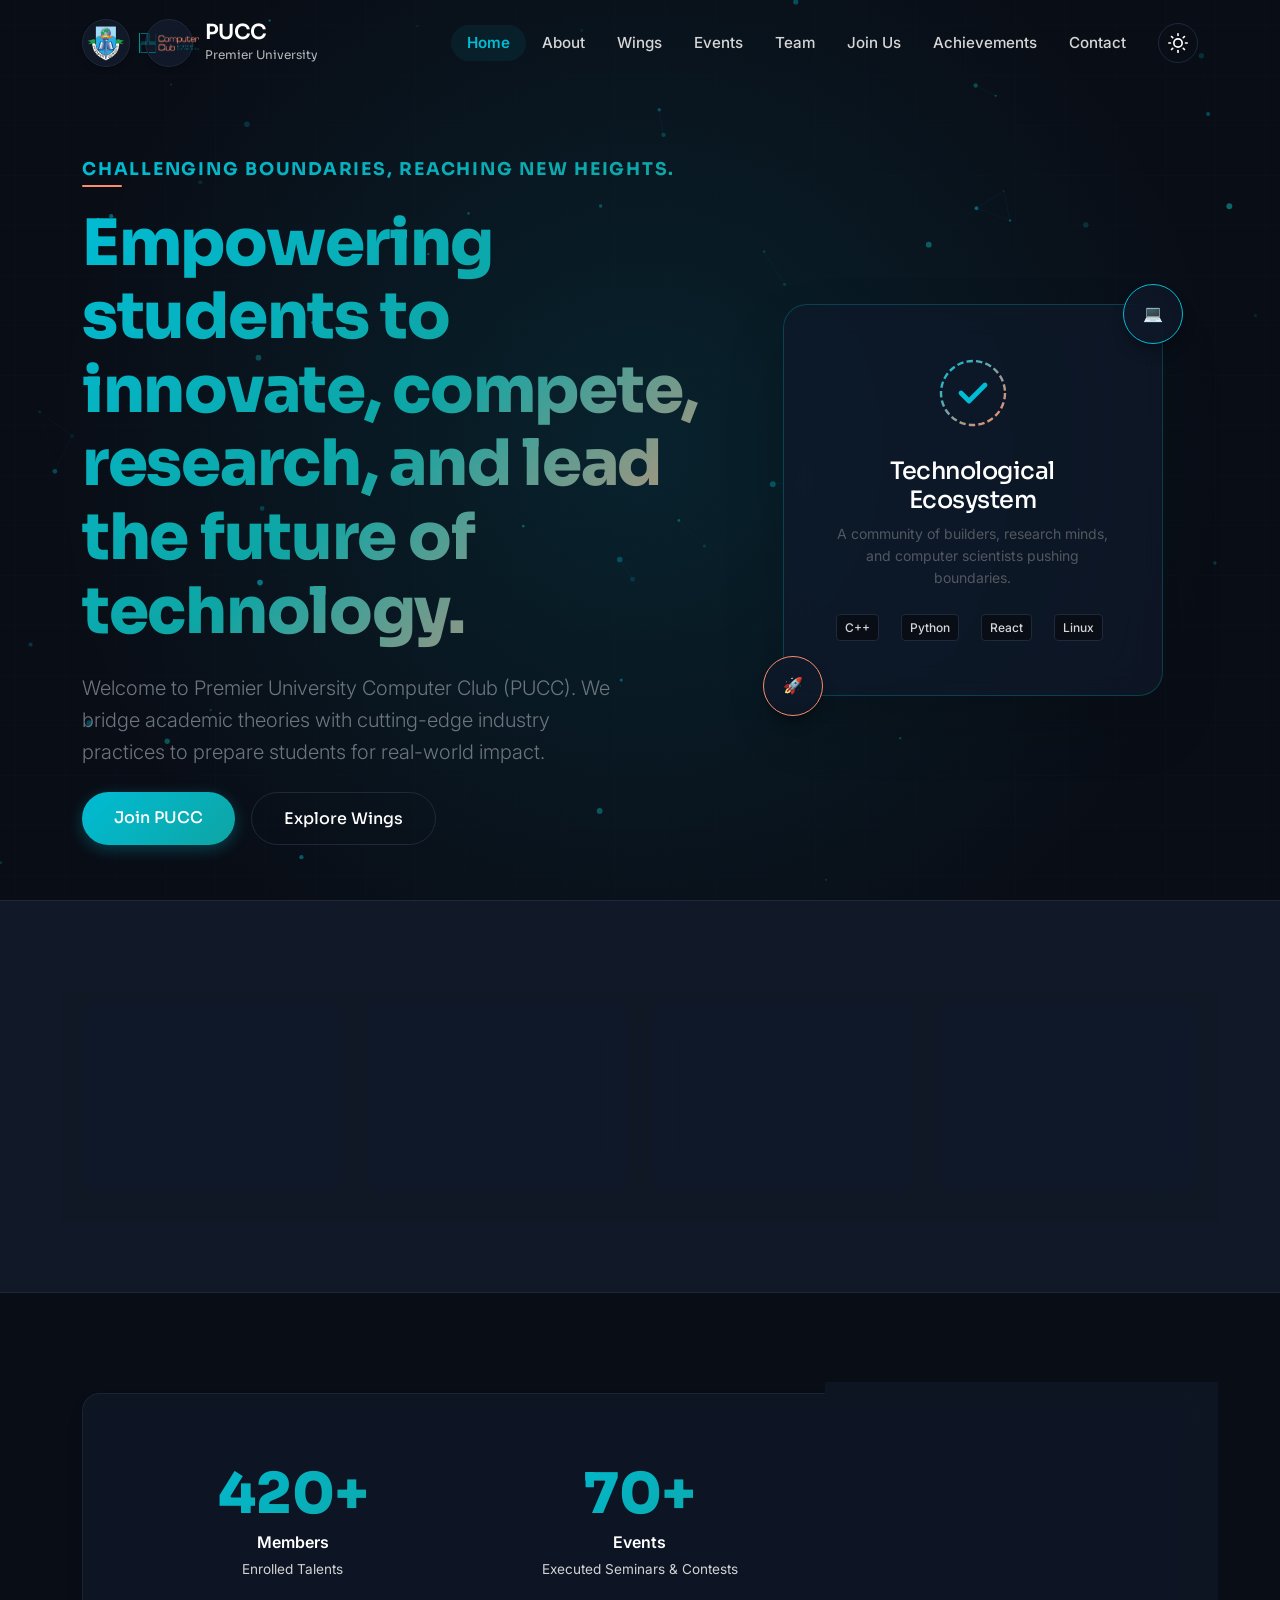
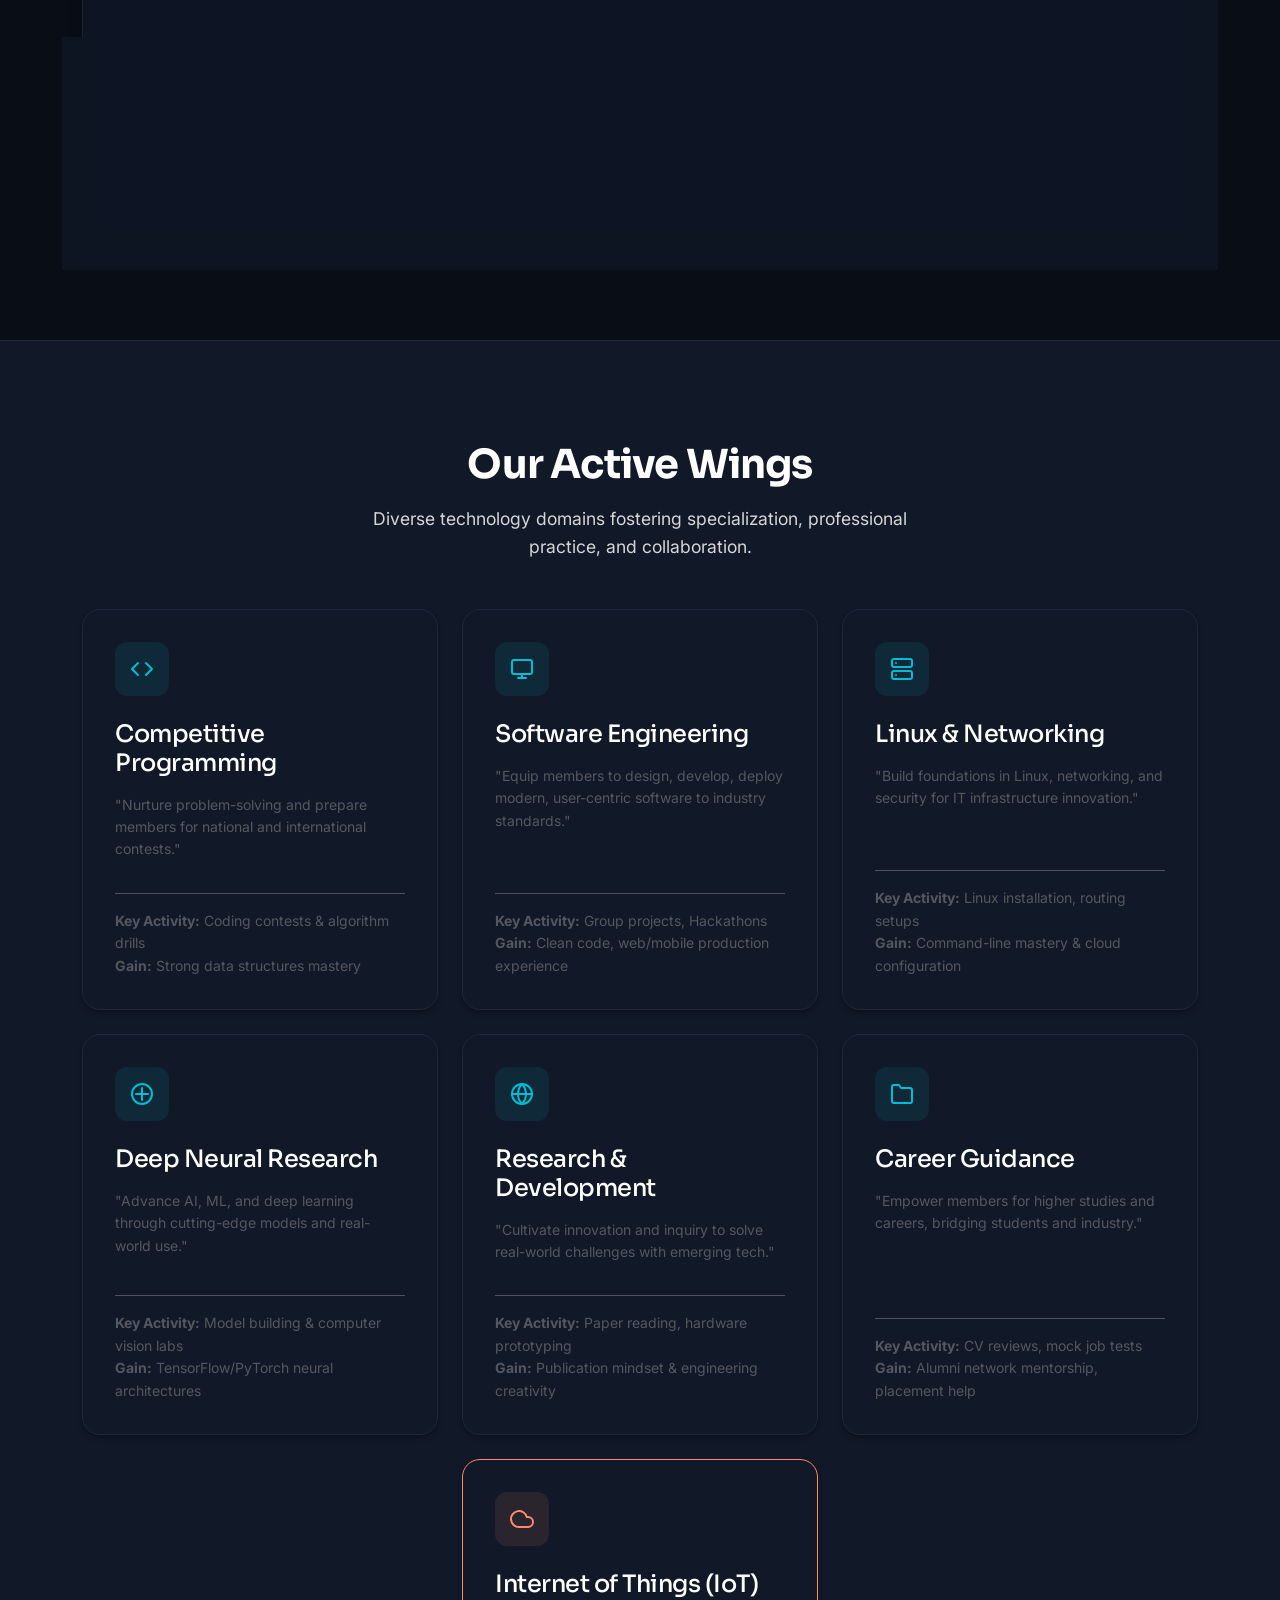
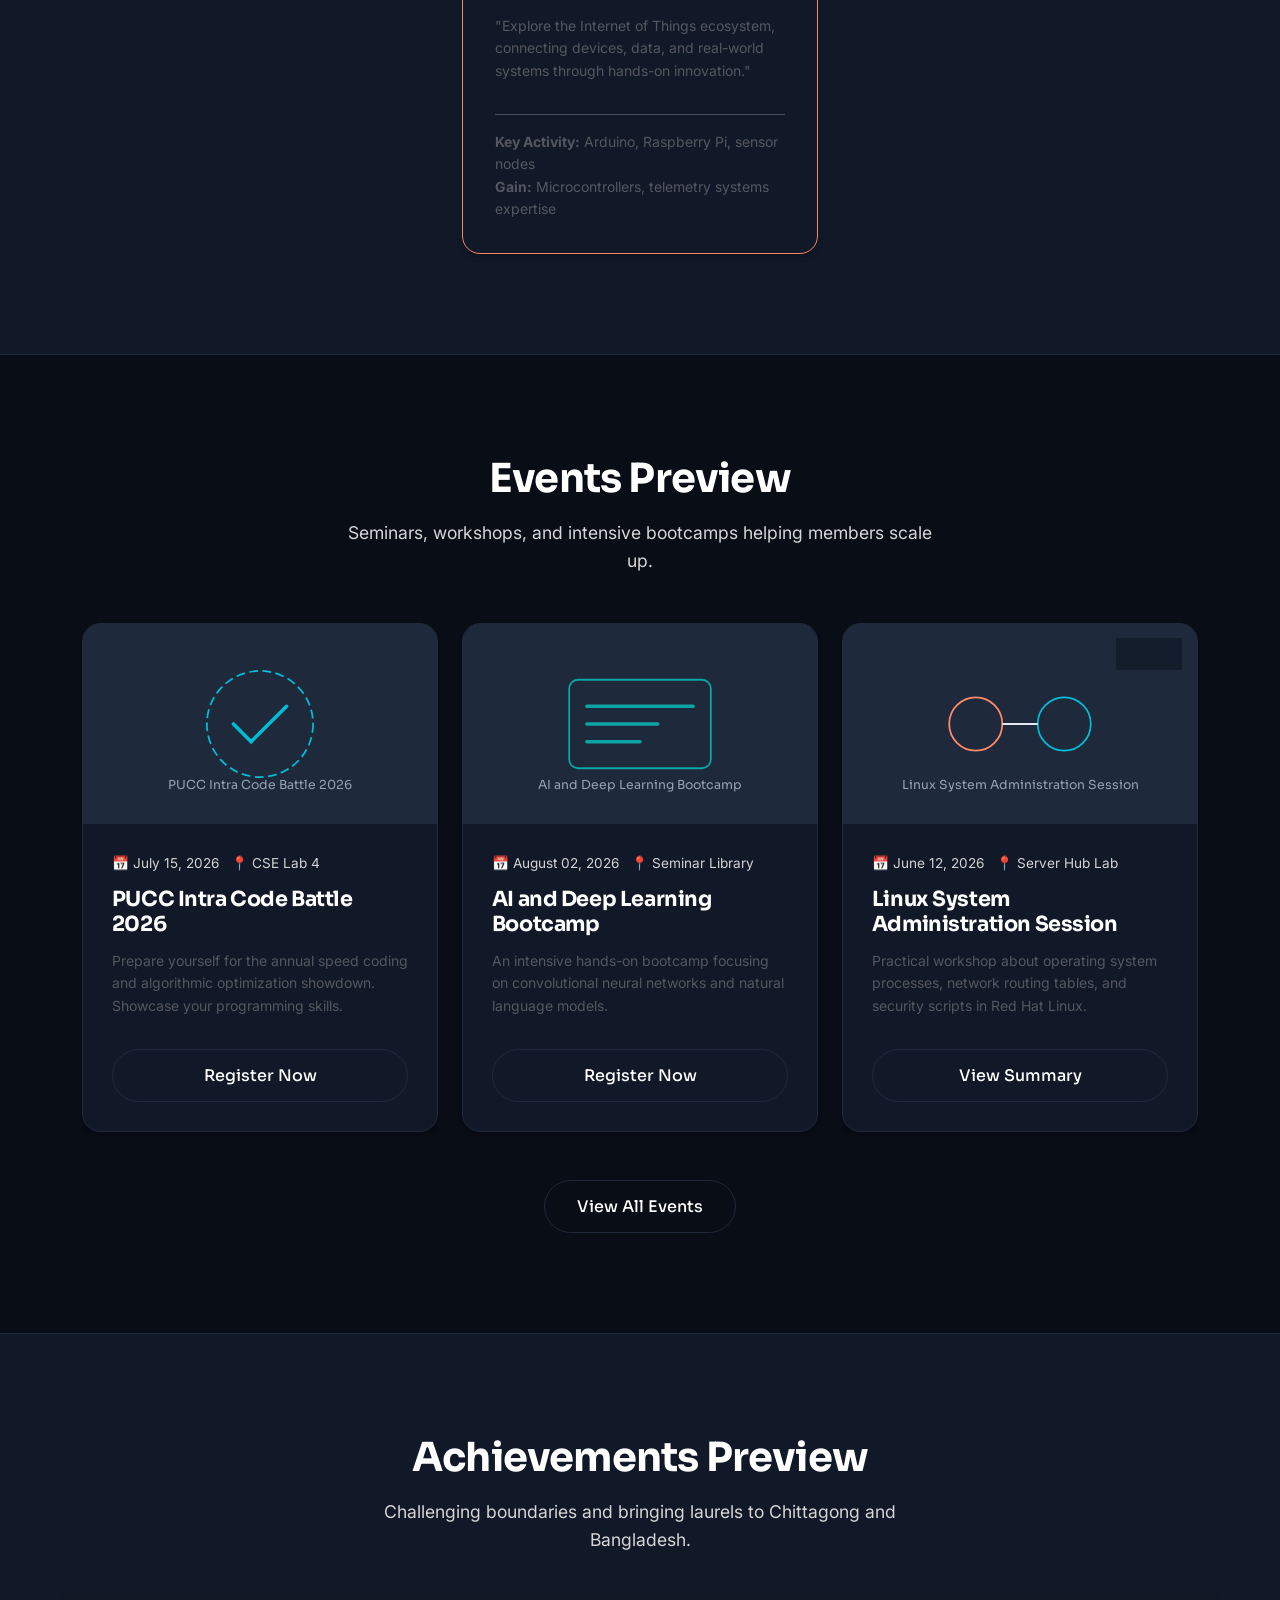
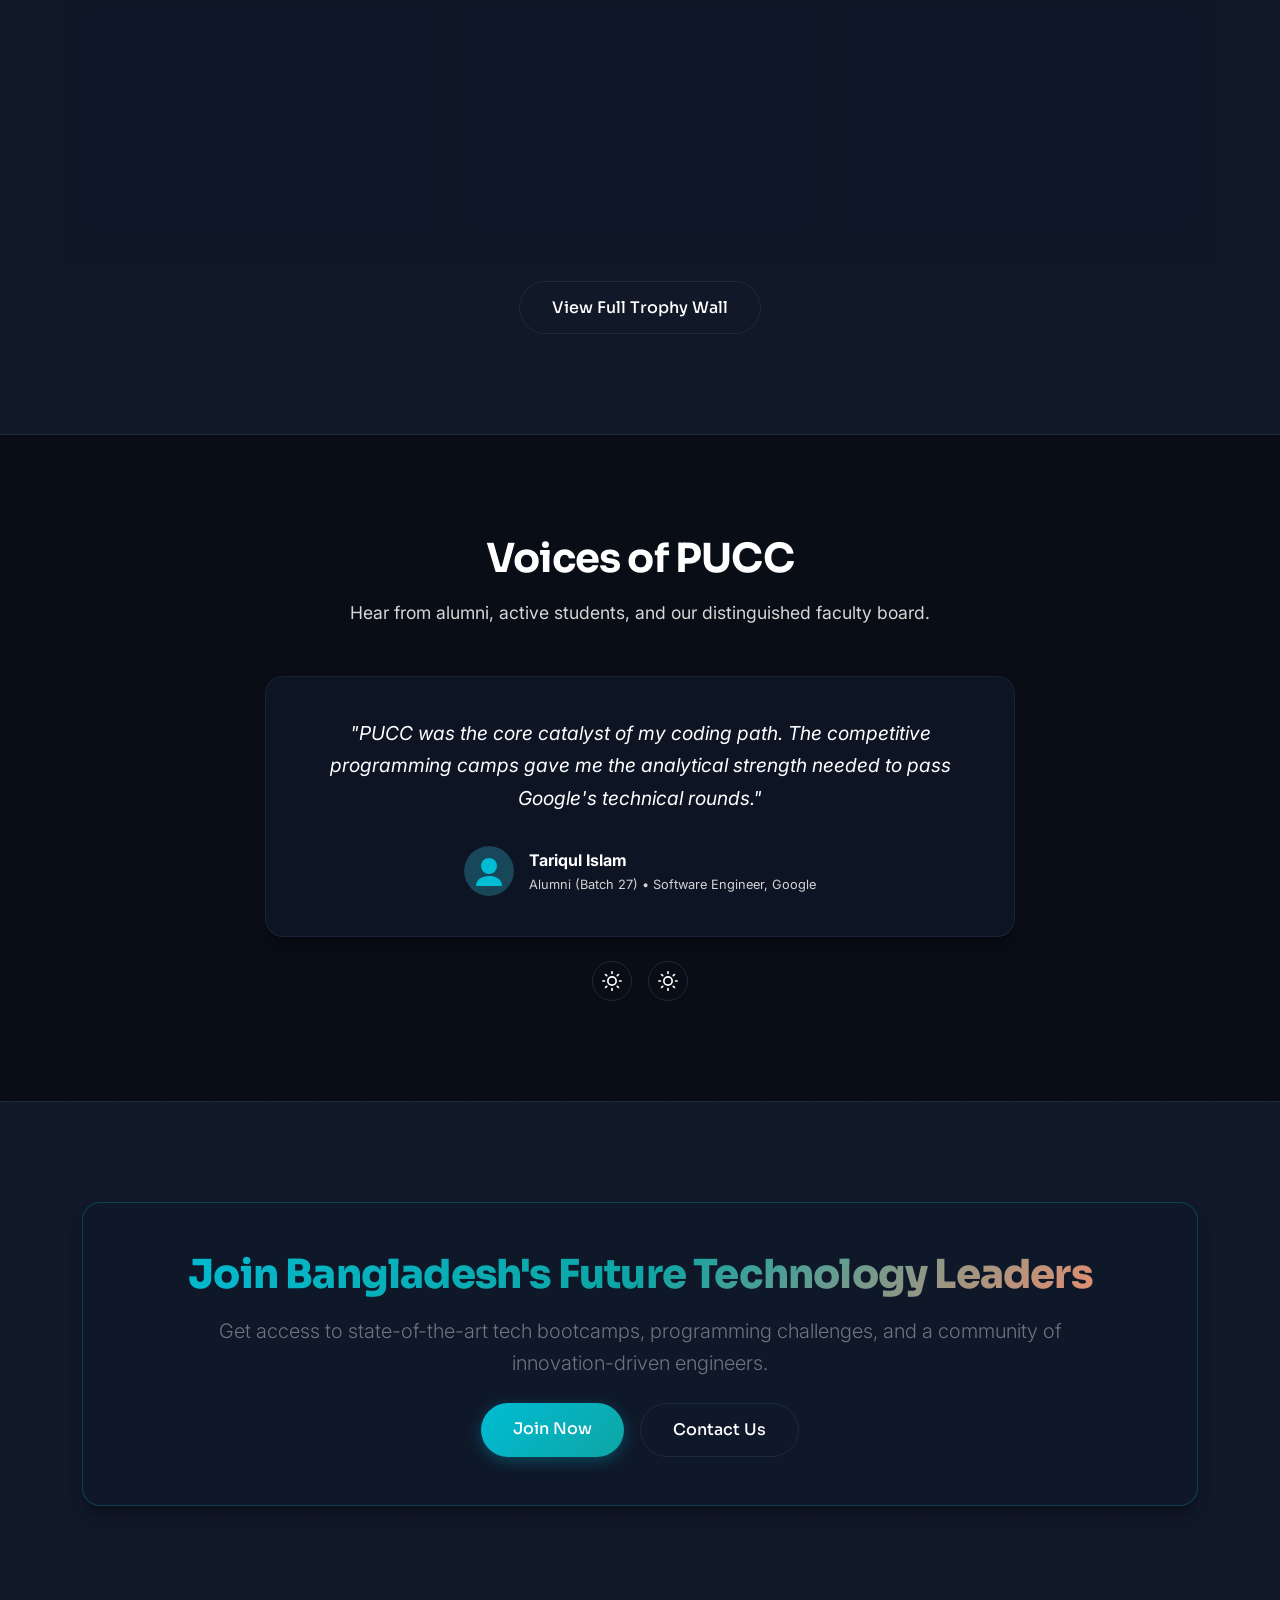
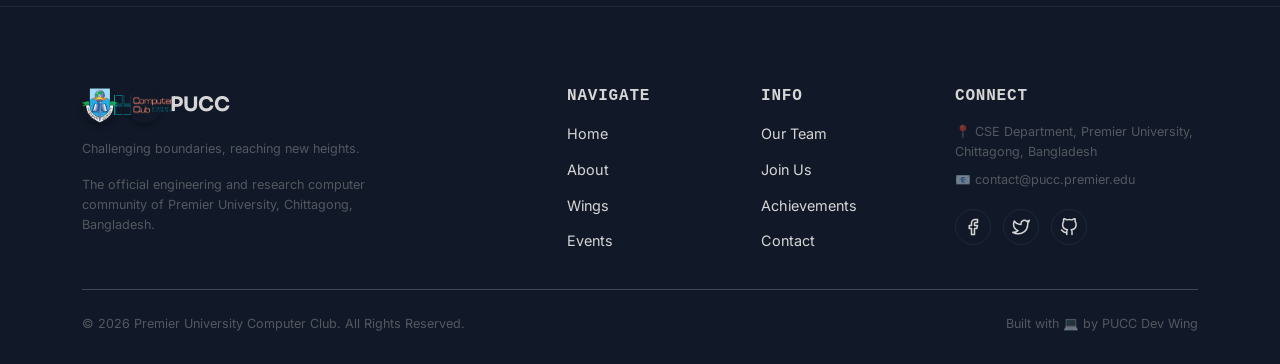
==== commit c7f9a3c1: "pc" ====
--- a/index.html
+++ b/index.html
@@ -20,11 +20,11 @@
       <a class="navbar-brand-custom" href="index.html">
         <div class="floating-logos">
           <div class="logo-container" title="Premier University Logo">
-          <img src="/assets/PUC-PNG.png" alt="Premier University Logo" width="40" height="40">
+          <img src="assets/PUC-PNG.png" alt="Premier University Logo" width="40" height="40">
       
           </div>
           <div class="logo-container" title="PUCC Logo">
-            <img src="/assets/puc_computer_club_logo_color.png" alt="PUCC Logo" width="60" height="20">
+            <img src="assets/puc_computer_club_logo_color.png" alt="PUCC Logo" width="60" height="20">
           </div>
         </div>
         <div class="d-none d-sm-block text-start">
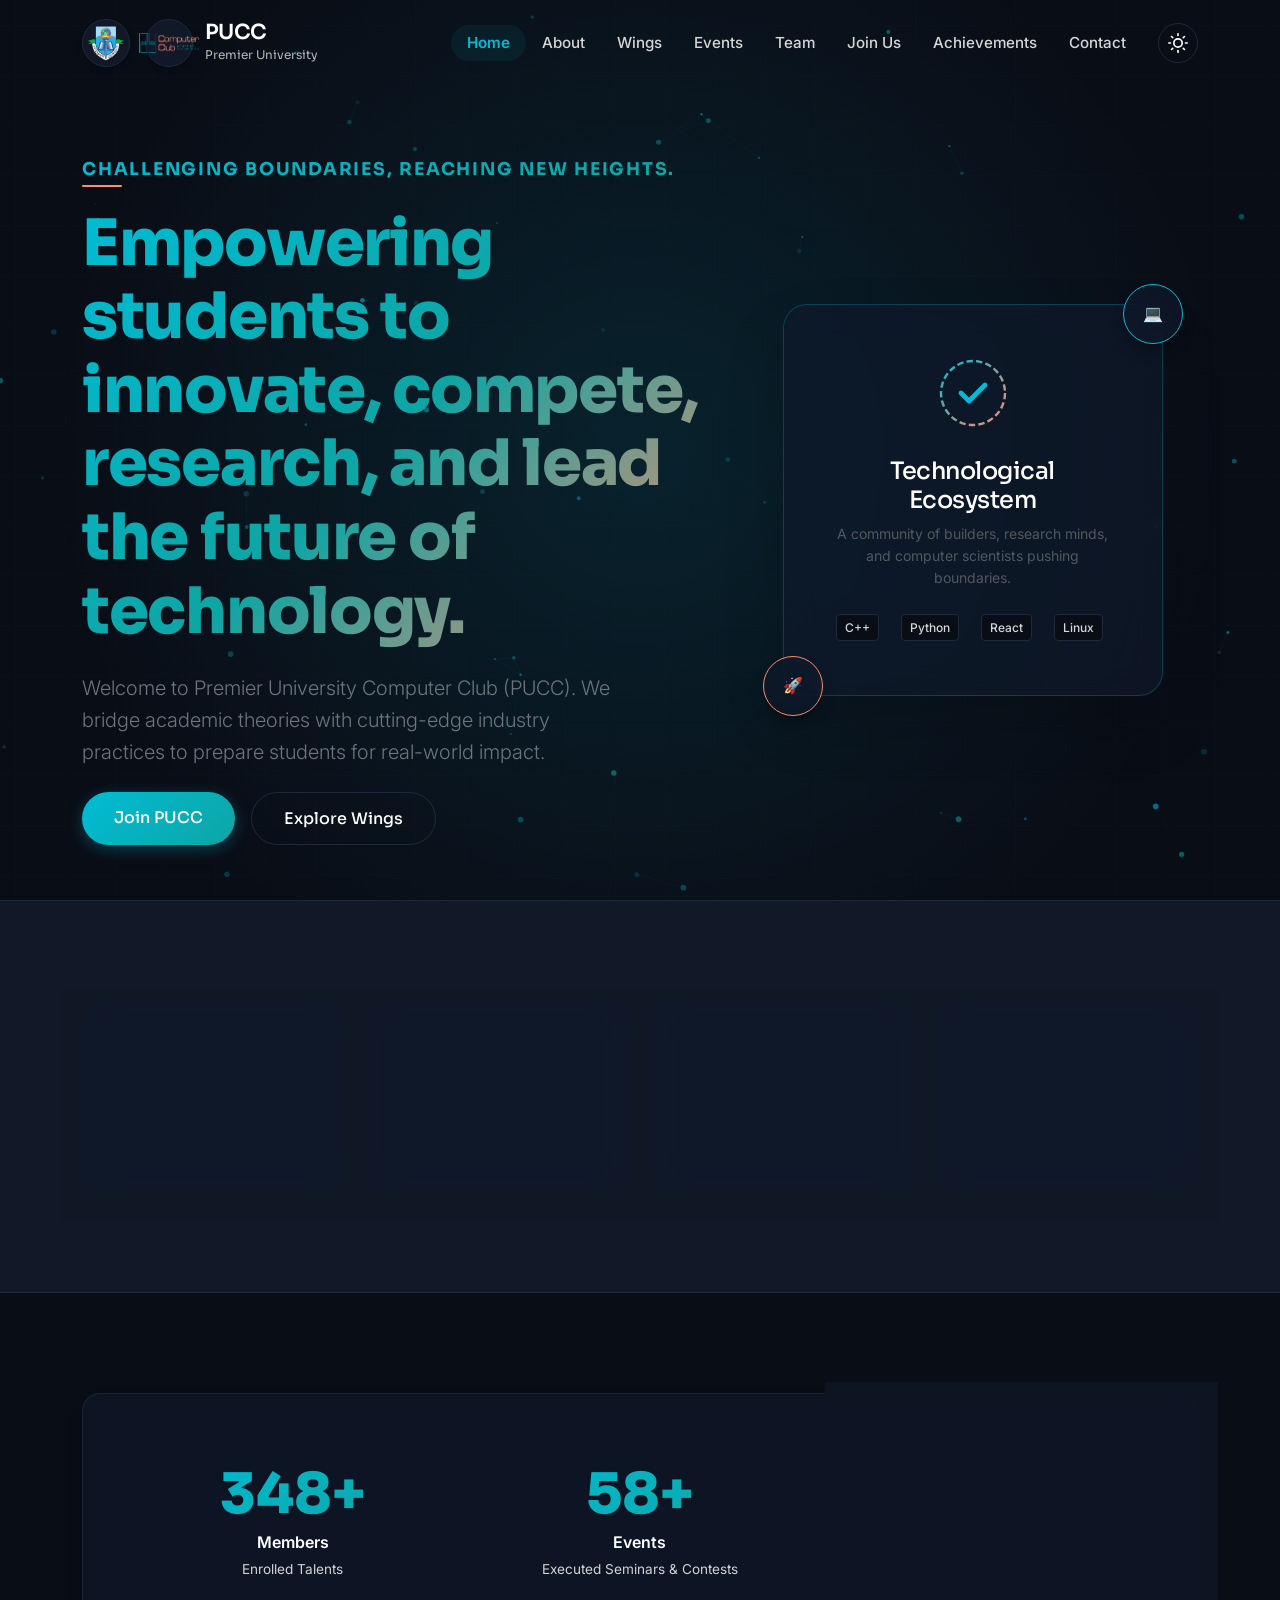
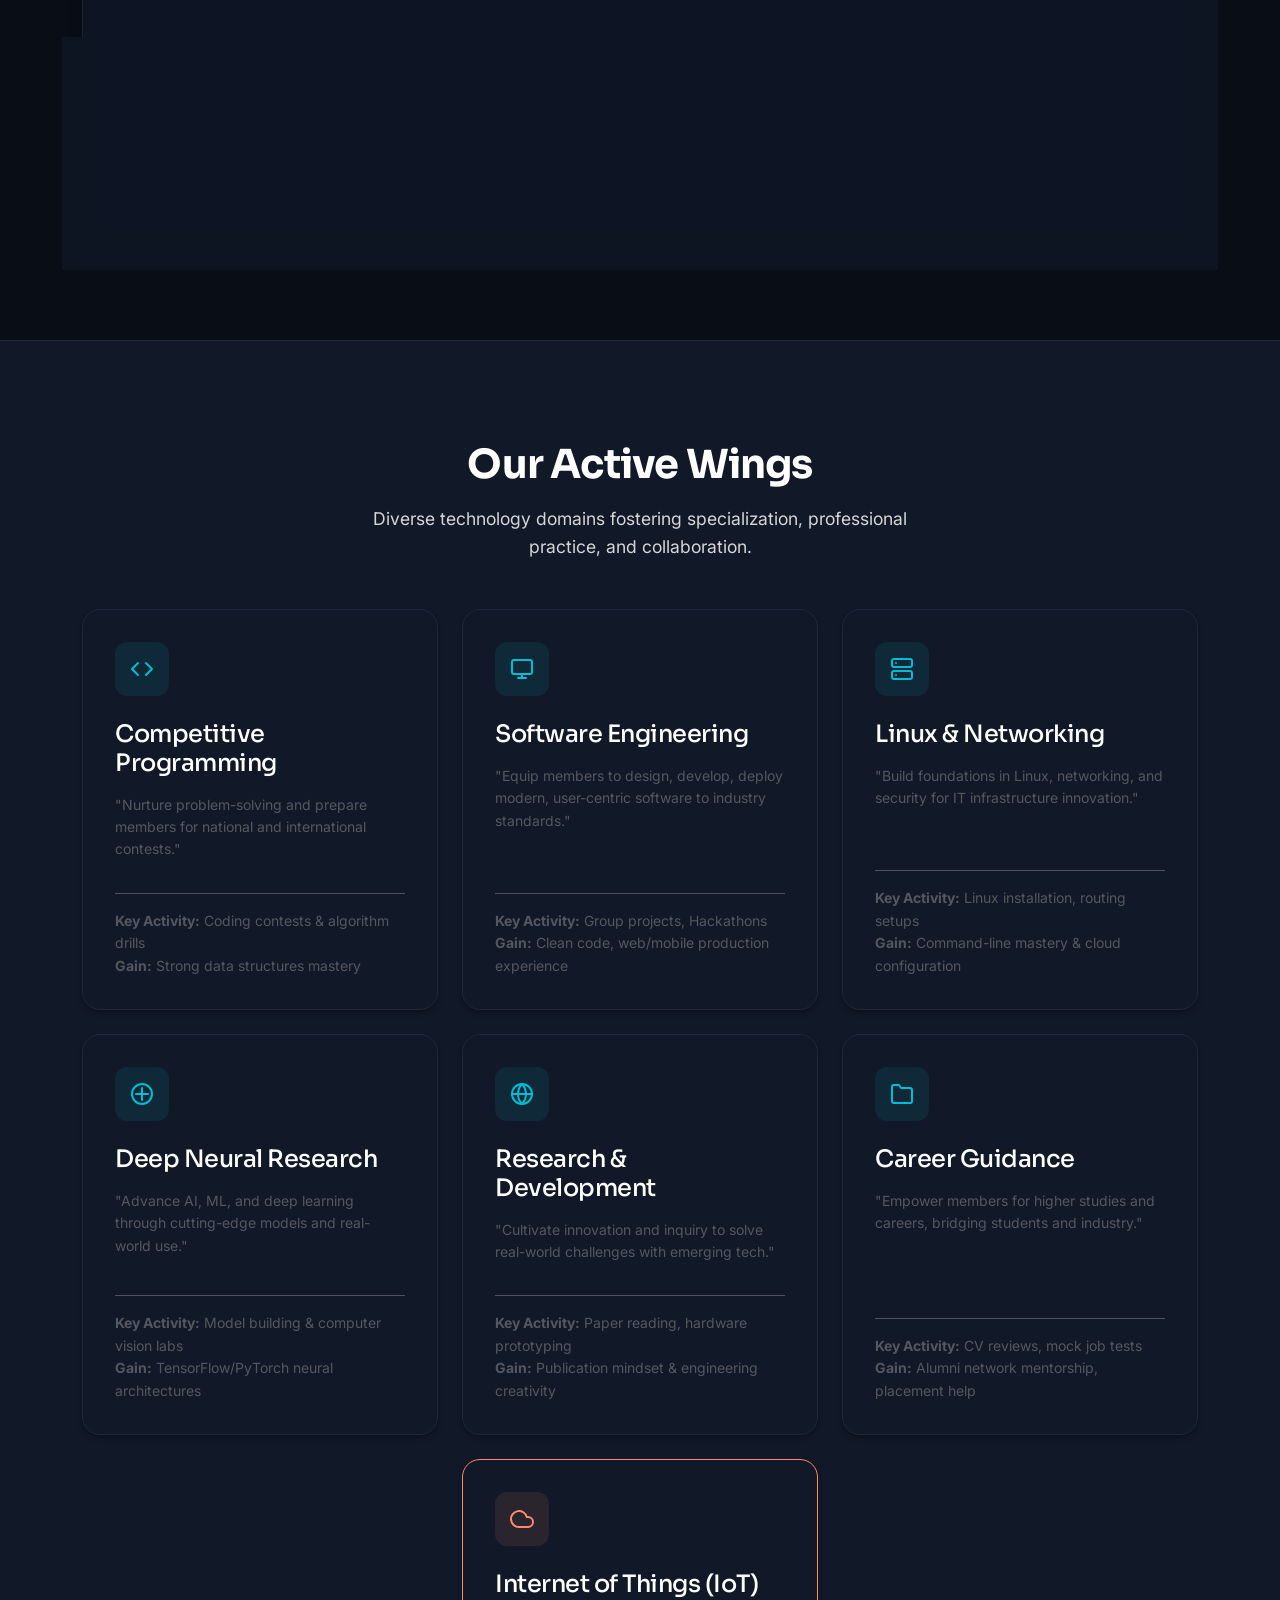
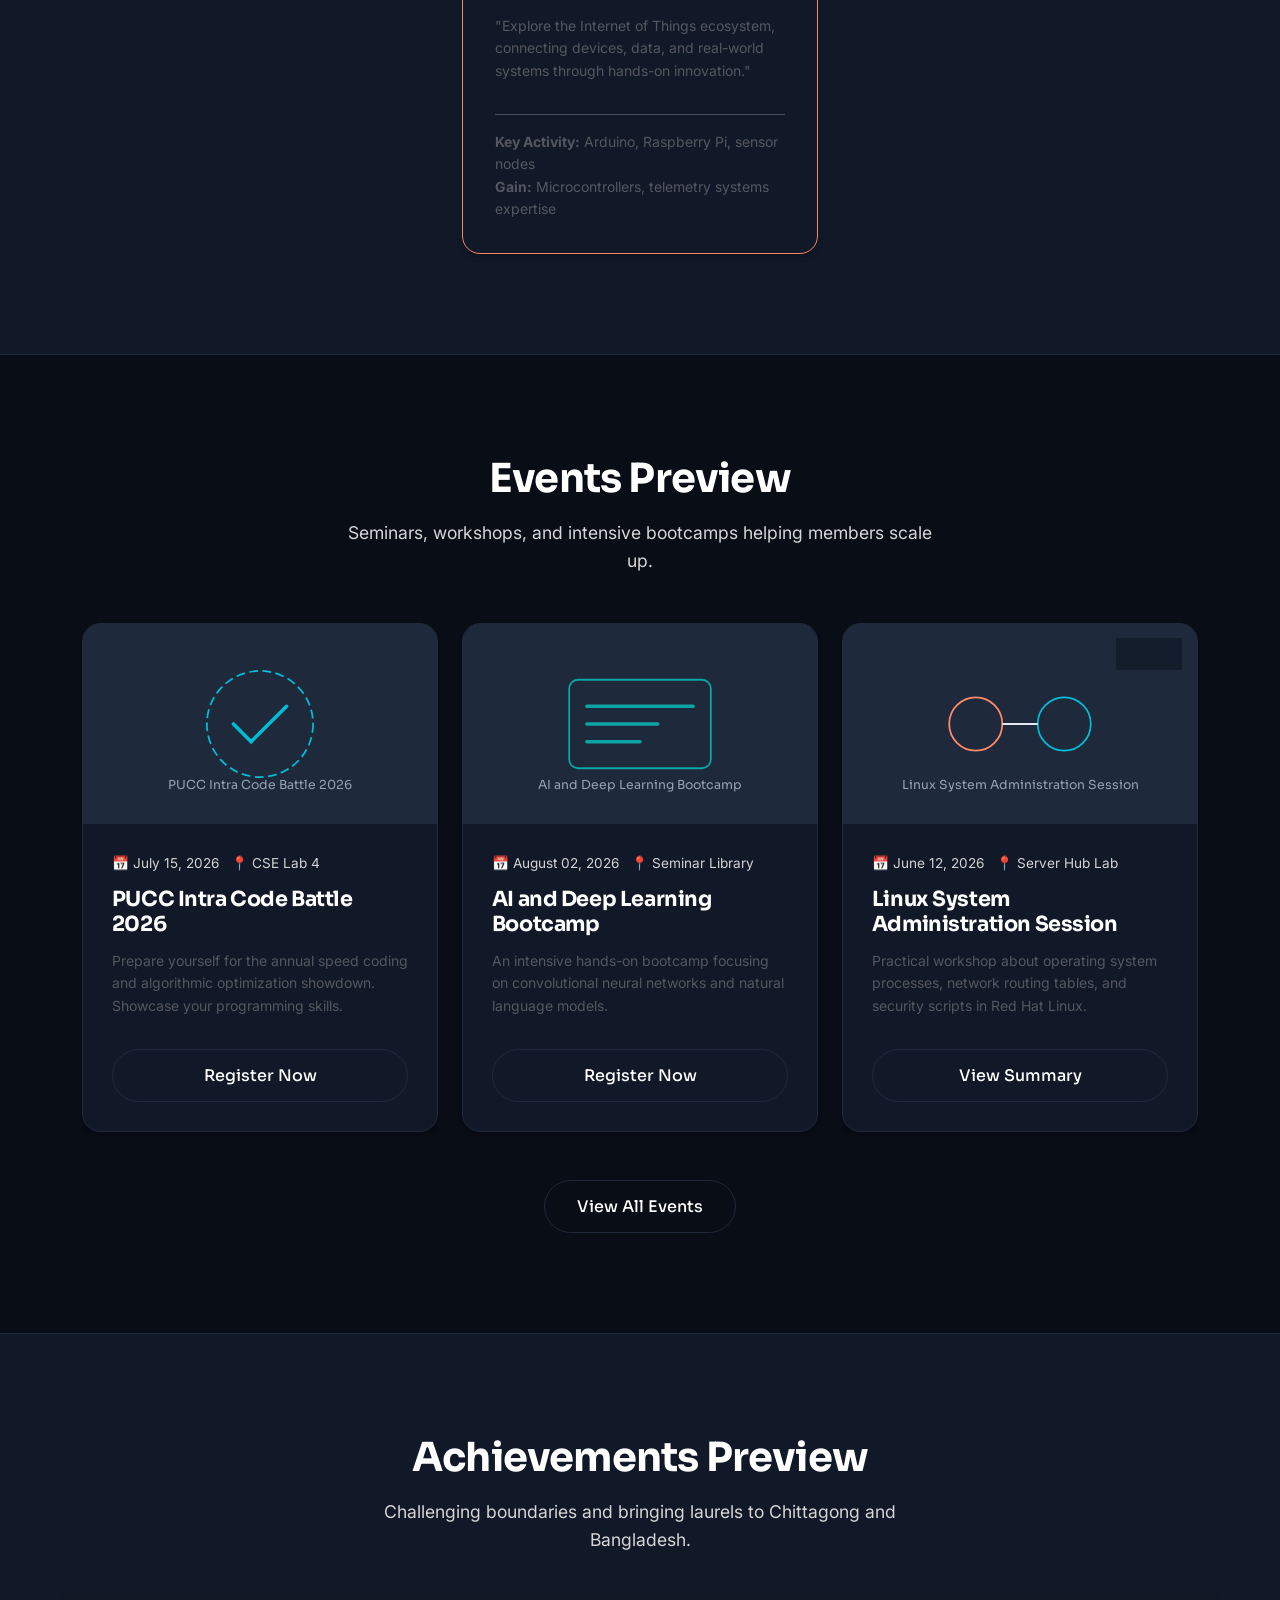
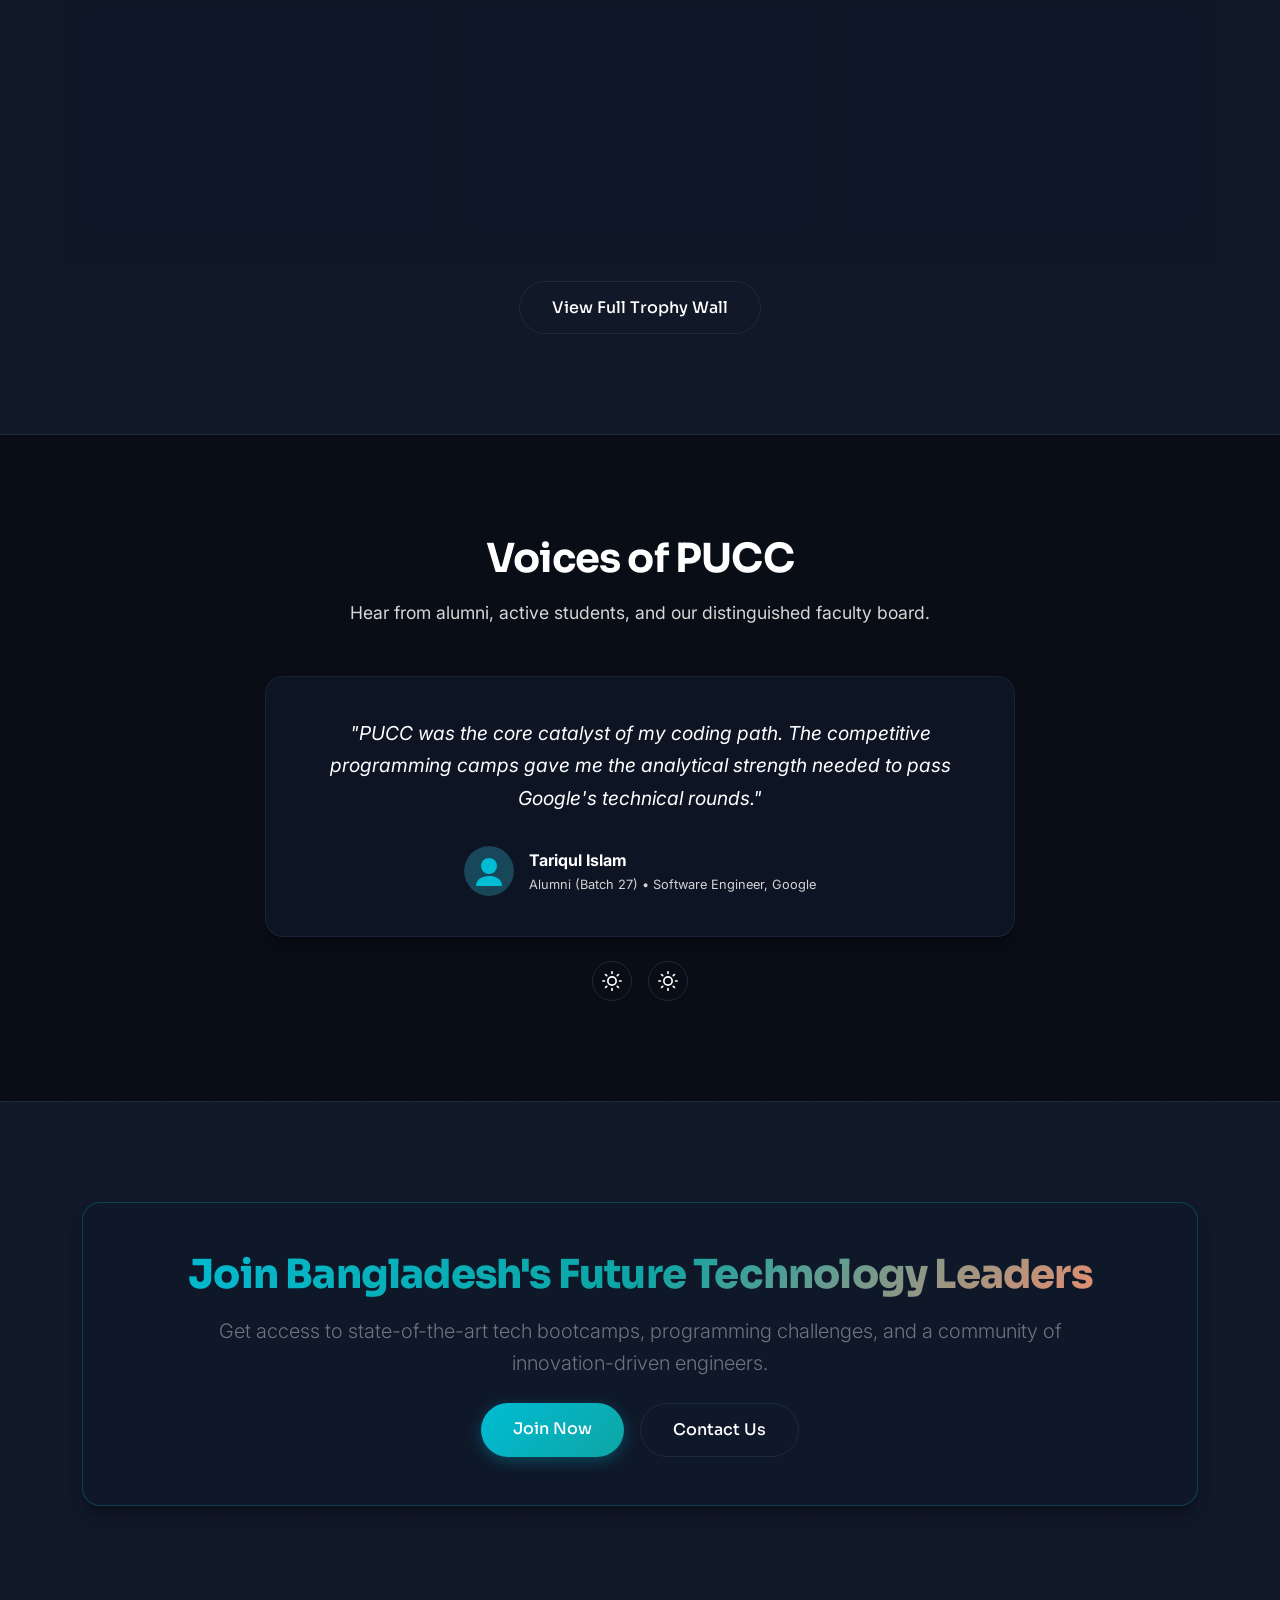
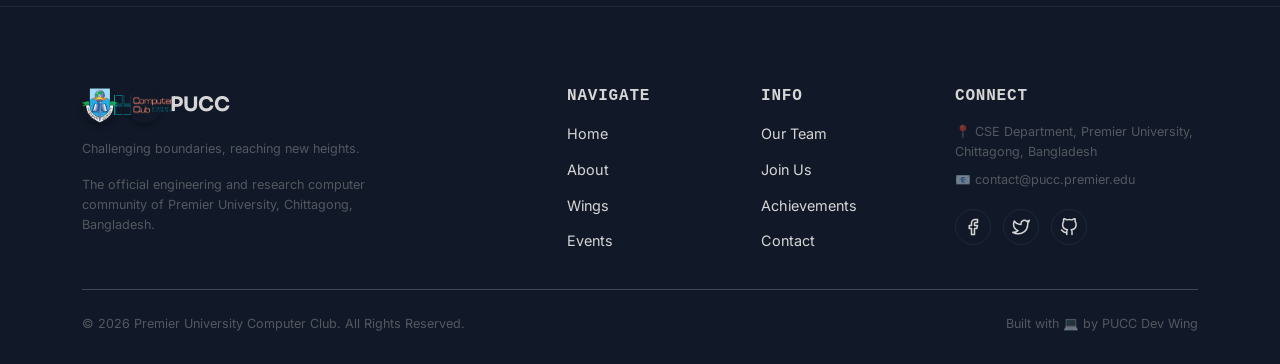
==== commit ce1dcf4e: "pc" ====
--- a/index.html
+++ b/index.html
@@ -538,10 +538,10 @@
         <div class="col-lg-4 text-start">
           <div class="d-flex align-items-center gap-2 mb-3">
             <div class="logo-container" style="background: none; border: none; padding: 0; width: 36px; height: 36px;">
-              <img src="/assets/PUC-PNG.png" alt="Premier University Logo" width="40" height="40">
+              <img src="assets/PUC-PNG.png" alt="Premier University Logo" width="40" height="40">
             </div>
             <div class="logo-container" style="background: none; border: none; padding: 0; width: 36px; height: 36px;">
-              <img src="/assets/puc_computer_club_logo_color.png" alt="PUCC Logo" width="60" height="20">
+              <img src="assets/puc_computer_club_logo_color.png" alt="PUCC Logo" width="60" height="20">
             </div>
             <h4 class="h5 mb-0" style="font-weight: 700;">PUCC</h4>
           </div>
